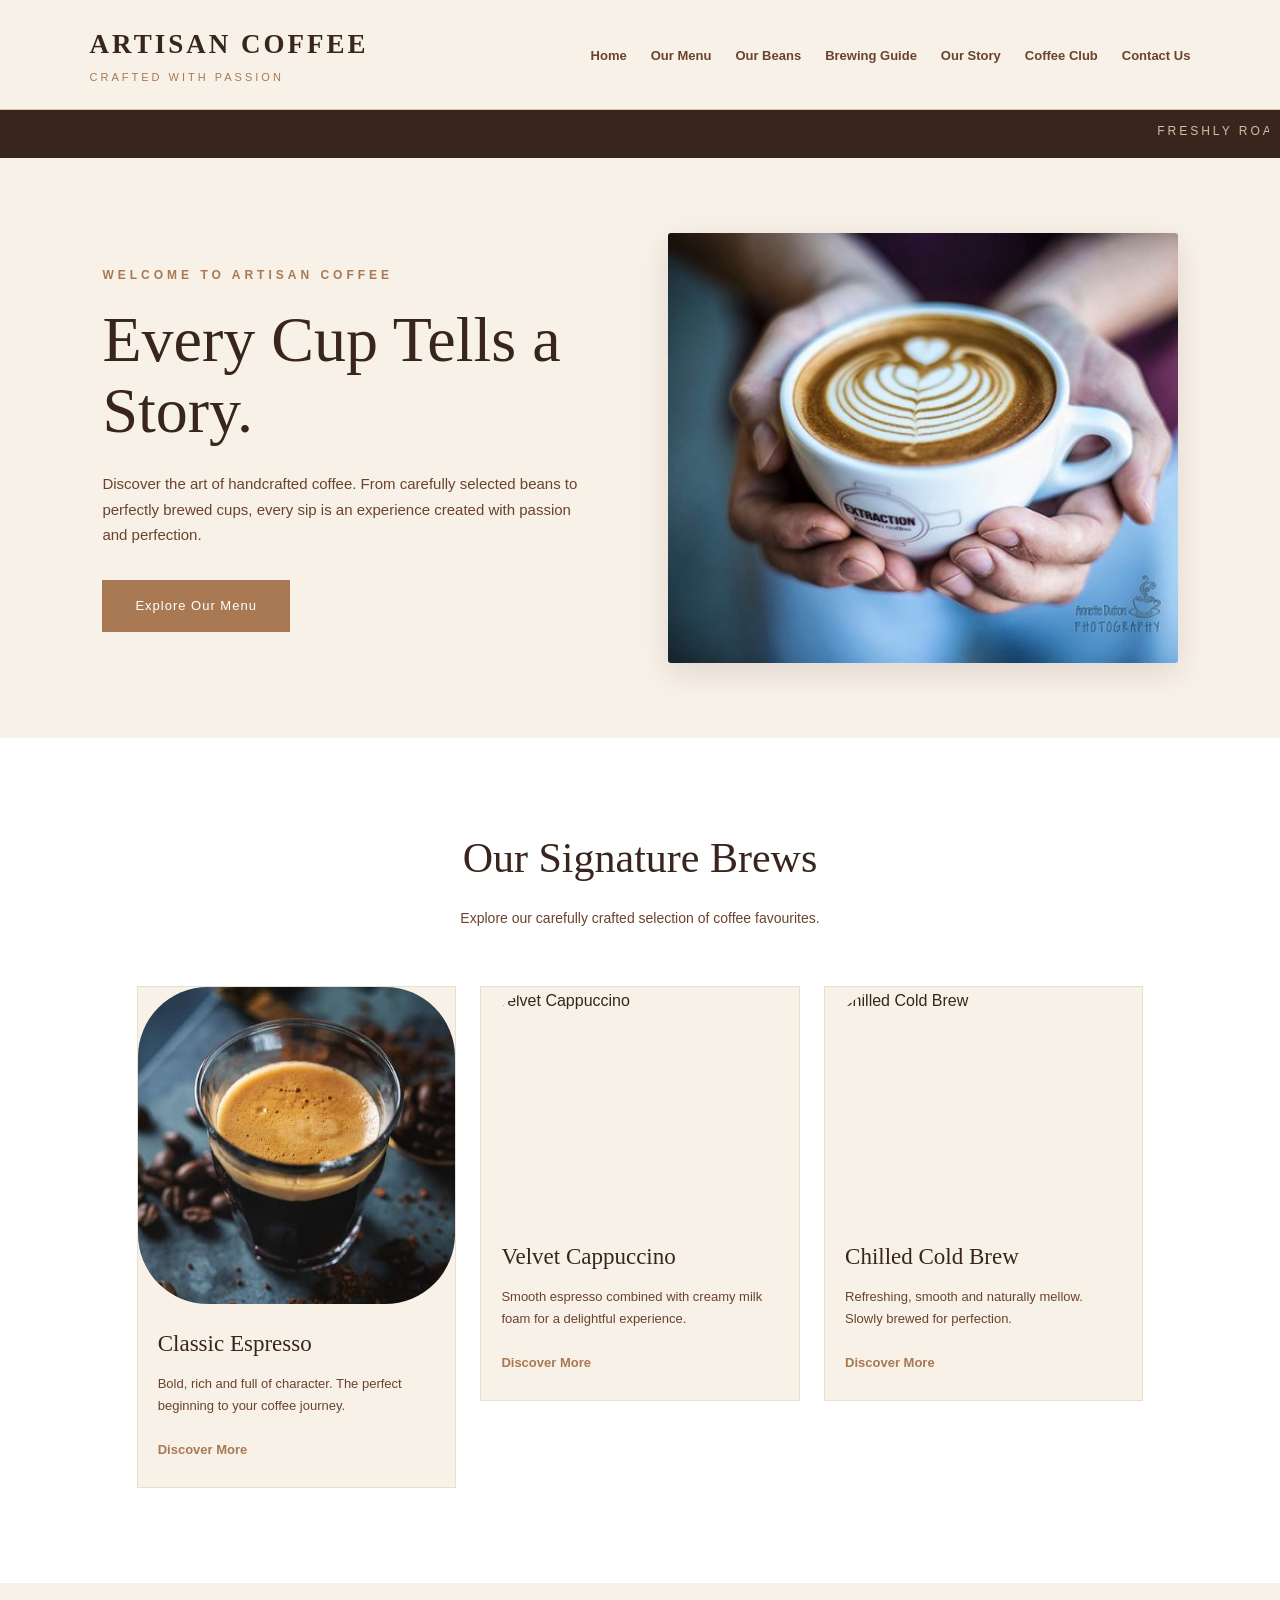
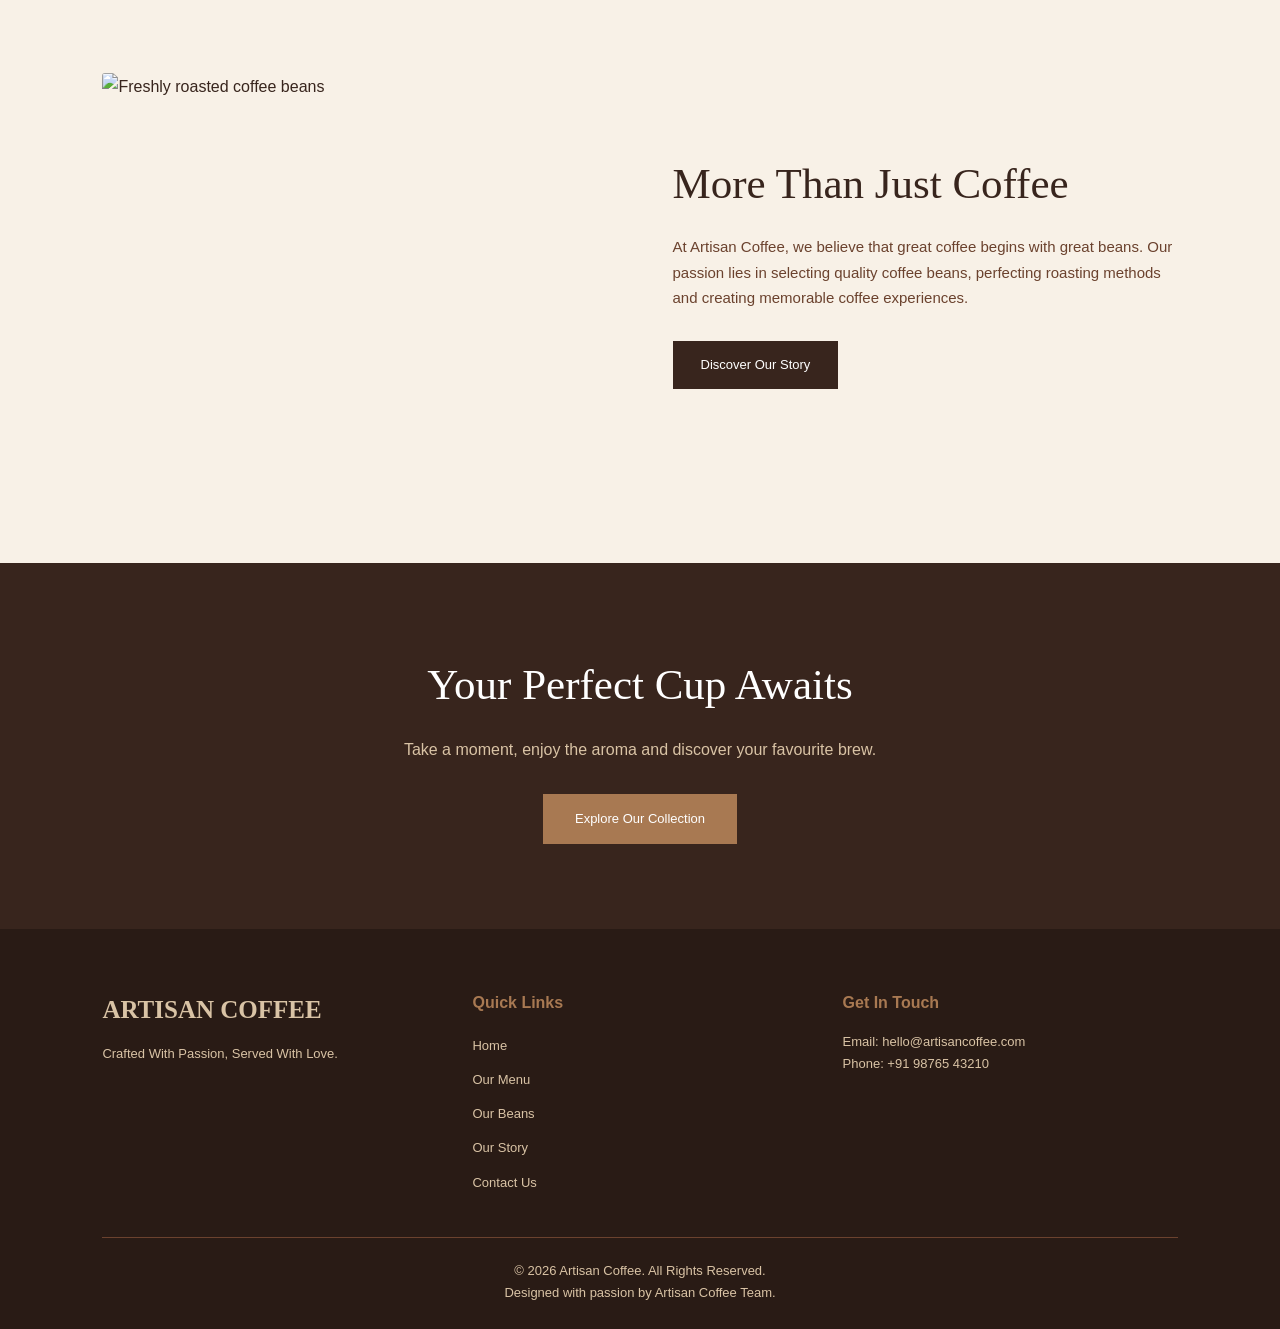
==== index.html @ 81ea54e8 "Update homepage" ====
<!DOCTYPE html>
<html lang="en">

<head>
    <meta charset="UTF-8">
    <meta name="viewport" content="width=device-width, initial-scale=1.0">

    <title>Artisan Coffee | Crafted With Passion</title>

    <meta name="description" content="Discover Artisan Coffee, where premium beans meet the art of handcrafted brewing.">
    <link rel="stylesheet" href="style.css">
</head>
<body>

    <!-- HEADER AND NAVIGATION -->

    <header>

        <div>
            <h1>ARTISAN COFFEE</h1>
            <p>Crafted With Passion</p>
        </div>

        <nav>
            <ul>
                <li><a href="index.html">Home</a></li>
                <li><a href="menu.html">Our Menu</a></li>
                <li><a href="beans.html">Our Beans</a></li>
                <li><a href="brewing.html">Brewing Guide</a></li>
                <li><a href="about.html">Our Story</a></li>
                <li><a href="club.html">Coffee Club</a></li>
                <li><a href="contact.html">Contact Us</a></li>
            </ul>
        </nav>

        <details>
            <summary>☰</summary>

            <ul>
                <li><a href="index.html">Home</a></li>
                <li><a href="menu.html">Our Menu</a></li>
                <li><a href="beans.html">Our Beans</a></li>
                <li><a href="brewing.html">Brewing Guide</a></li>
                <li><a href="about.html">Our Story</a></li>
                <li><a href="club.html">Coffee Club</a></li>
                <li><a href="contact.html">Contact Us</a></li>
            </ul>
        </details>

    </header>


    <!-- ANNOUNCEMENT MARQUEE -->

    <section>

        <marquee behavior="scroll" direction="left" scrollamount="5">

            FRESHLY ROASTED COFFEE • PREMIUM BEANS •
            HANDCRAFTED WITH LOVE • EXPERIENCE THE ART
            OF COFFEE • EVERY CUP TELLS A STORY •

        </marquee>

    </section>


    <!-- MAIN CONTENT -->

    <main>

        <!-- HERO SECTION -->

        <section>

            <div>

                <p>WELCOME TO ARTISAN COFFEE</p>

                <h2>Every Cup Tells a Story.</h2>

                <p>
                    Discover the art of handcrafted coffee.
                    From carefully selected beans to perfectly
                    brewed cups, every sip is an experience
                    created with passion and perfection.
                </p>

                <a href="menu.html">Explore Our Menu</a>

            </div>

            <div>

                <img src="Artisan%20coffee.jpg"
                     alt="Freshly brewed artisan coffee">

            </div>

        </section>


        <!-- FEATURED COFFEE SECTION -->

        <section>

            <h2>Our Signature Brews</h2>

            <p>
                Explore our carefully crafted selection
                of coffee favourites.
            </p>


            <!-- COFFEE 1 -->

            <article>

                <img src="images/classic%20espresso.jpg"
                     alt="Classic Espresso">

                <h3>Classic Espresso</h3>

                <p>
                    Bold, rich and full of character.
                    The perfect beginning to your coffee journey.
                </p>

                <a href="menu.html">Discover More</a>

            </article>


            <!-- COFFEE 2 -->

            <article>

                <img src="images/velvet%20cappucino.jpg"
                     alt="Velvet Cappuccino">

                <h3>Velvet Cappuccino</h3>

                <p>
                    Smooth espresso combined with
                    creamy milk foam for a delightful experience.
                </p>

                <a href="menu.html">Discover More</a>

            </article>


            <!-- COFFEE 3 -->

            <article>

                <img src="images/chilled%20cold%20brew.jpg"
                     alt="Chilled Cold Brew">

                <h3>Chilled Cold Brew</h3>

                <p>
                    Refreshing, smooth and naturally mellow.
                    Slowly brewed for perfection.
                </p>

                <a href="menu.html">Discover More</a>

            </article>

        </section>


        <!-- ABOUT OUR COFFEE SECTION -->

        <section>

            <div>

                <img src="images/coffee-beans.jpg"
                     alt="Freshly roasted coffee beans">

            </div>

            <div>

                <h2>More Than Just Coffee</h2>

                <p>
                    At Artisan Coffee, we believe that
                    great coffee begins with great beans.

                    Our passion lies in selecting quality
                    coffee beans, perfecting roasting methods
                    and creating memorable coffee experiences.
                </p>

                <a href="about.html">Discover Our Story</a>

            </div>

        </section>


        <!-- CALL TO ACTION SECTION -->

        <section>

            <h2>Your Perfect Cup Awaits</h2>

            <p>
                Take a moment, enjoy the aroma
                and discover your favourite brew.
            </p>

            <a href="menu.html">Explore Our Collection</a>

        </section>

    </main>


    <!-- FOOTER -->

    <footer>

        <div>

            <h2>ARTISAN COFFEE</h2>

            <p>Crafted With Passion, Served With Love.</p>

        </div>


        <div>

            <h3>Quick Links</h3>

            <ul>
                <li><a href="index.html">Home</a></li>
                <li><a href="menu.html">Our Menu</a></li>
                <li><a href="beans.html">Our Beans</a></li>
                <li><a href="about.html">Our Story</a></li>
                <li><a href="contact.html">Contact Us</a></li>
            </ul>

        </div>


        <div>

            <h3>Get In Touch</h3>

            <p>Email: hello@artisancoffee.com</p>

            <p>Phone: +91 98765 43210</p>

        </div>


        <div>

            <p>
                &copy; 2026 Artisan Coffee.
                All Rights Reserved.
            </p>

            <p>Designed with passion by Artisan Coffee Team.</p>

        </div>

    </footer>

</body>

</html>
---- style.css ----
/* ==========================================
   ARTISAN COFFEE
   HOMEPAGE STYLESHEET
   ========================================== */


/* 1. COLOUR PALETTE */

:root {
    --espresso: #38251D;
    --cream: #F8F1E7;
    --latte: #D9C3A5;
    --caramel: #A87952;
    --mocha: #6B422E;
    --sage: #879078;
    --white: #FFFFFF;

    --shadow: 0 10px 30px rgba(56, 37, 29, 0.12);
}


/* 2. GLOBAL SETTINGS */

* {
    margin: 0;
    padding: 0;
    box-sizing: border-box;
}

html {
    scroll-behavior: smooth;
}

body {
    background-color: #F8F1E7;
    color: #38251D;
    font-family: Arial, sans-serif;
    line-height: 1.7;
}

a {
    text-decoration: none;
    transition: all 0.3s ease;
}

img {
    display: block;
    border-radius: 70px;
}


/* 3. HEADER */

header {
    background-color: #F8F1E7;
    padding: 22px 7%;
    display: flex;
    justify-content: space-between;
    align-items: center;
    gap: 25px;
    border-bottom: 1px solid #D9C3A5;
}

header h1 {
    font-family: Georgia, serif;
    font-size: 27px;
    letter-spacing: 3px;
    color: var(--espresso);
}

header p {
    color: var(--caramel);
    font-size: 11px;
    letter-spacing: 3px;
    text-transform: uppercase;
}


/* 4. NAVIGATION */

nav ul {
    display: flex;
    align-items: center;
    gap: 24px;
    list-style: none;
}

nav a {
    font-size: 13px;
    font-weight: 600;
    position: relative;
    padding-bottom: 6px;
}

header nav a {
    color: var(--mocha);
}

nav a:hover {
    color: var(--caramel);
}

/* 5. ANNOUNCEMENT MARQUEE */

body > section:first-of-type {
    background-color: var(--espresso);
    color: var(--latte);
    padding: 11px;
    font-size: 12px;
    letter-spacing: 3px;
    text-transform: uppercase;
}


/* 6. HERO SECTION */

main > section:first-child {
    min-height: 570px;
    padding: 75px 8%;
    display: flex;
    align-items: center;
    justify-content: space-between;
    gap: 55px;
}

/* Hero text */

main > section:first-child div:first-child {
    flex: 1;
}

main > section:first-child div:first-child > p:first-child {
    color: var(--caramel);
    font-size: 12px;
    font-weight: bold;
    letter-spacing: 4px;
    margin-bottom: 20px;
}

main > section:first-child h2 {
    font-family: Georgia, serif;
    font-size: clamp(42px, 5vw, 68px);
    line-height: 1.1;
    font-weight: normal;
    margin-bottom: 25px;
}

main > section:first-child div:first-child > p:nth-of-type(2) {
    color: var(--mocha);
    font-size: 15px;
    max-width: 480px;
    margin-bottom: 32px;
}

/* Hero button */

main > section:first-child a {
    display: inline-block;
    background-color: var(--caramel);
    color: var(--white);
    padding: 14px 32px;
    letter-spacing: 1px;
    font-size: 13px;
    border: 1px solid var(--caramel);
}

main > section:first-child a:hover {
    background-color: transparent;
    color: var(--espresso);
    transform: translateY(-4px);
}

/* Hero image */

main > section:first-child div:nth-child(2) {
    flex: 1;
}

main > section:first-child img {
    width: 100%;
    height: 430px;
    object-fit: cover;
    border-radius: 3px;
    box-shadow: var(--shadow);
    transition: transform 0.5s ease;
}

main > section:first-child img:hover {
    transform: scale(1.02);
}


/* 7. SIGNATURE BREWS */

main > section:nth-child(2) {
    background-color: var(--white);
    padding: 85px 7%;
    text-align: center;
}

main > section:nth-child(2) h2 {
    font-family: Georgia, serif;
    font-size: 42px;
    font-weight: normal;
    margin-bottom: 12px;
}

main > section:nth-child(2) > p {
    color: var(--mocha);
    margin-bottom: 45px;
    font-size: 14px;
}

/* Coffee cards */

main > section:nth-child(2) article {
    display: inline-block;
    vertical-align: top;
    width: 29%;
    margin: 10px;
    padding-bottom: 25px;
    background-color: var(--cream);
    text-align: left;
    border: 1px solid #E9DED0;
    overflow: hidden;
    transition: transform 0.35s ease,
                box-shadow 0.35s ease;
}

main > section:nth-child(2) article:hover {
    transform: translateY(-10px);
    box-shadow: var(--shadow);
}

main > section:nth-child(2) article img {
    width: 100%;
    height: 230px;
    object-fit: cover;
    transition: transform 0.5s ease;
}

main > section:nth-child(2) article:first-of-type img {
    height: auto;
    aspect-ratio: 1;
}

main > section:nth-child(2) article:hover img {
    transform: scale(1.05);
    padding-top: 20px;
}

main > section:nth-child(2) article h3 {
    font-family: Georgia, serif;
    font-size: 23px;
    font-weight: normal;
    margin: 20px 20px 10px;
}

main > section:nth-child(2) article p {
    color: var(--mocha);
    font-size: 13px;
    margin: 0 20px 18px;
}

main > section:nth-child(2) article a {
    color: var(--caramel);
    font-size: 13px;
    font-weight: bold;
    margin: 0 20px;
}

main > section:nth-child(2) article a:hover {
    color: var(--espresso);
}

/* 8. ABOUT SECTION */

main > section:nth-child(3) {
    padding: 90px 8%;
    display: flex;
    align-items: center;
    gap: 65px;
    background-color: var(--cream);
}

main > section:nth-child(3) div {
    flex: 1;
}

main > section:nth-child(3) img {
    width: 100%;
    height: 400px;
    object-fit: cover;
    border-radius: 3px;
}

main > section:nth-child(3) h2 {
    font-family: Georgia, serif;
    font-size: 43px;
    font-weight: normal;
    line-height: 1.2;
    margin-bottom: 25px;
}

main > section:nth-child(3) p {
    color: var(--mocha);
    font-size: 15px;
    margin-bottom: 30px;
}

main > section:nth-child(3) a {
    display: inline-block;
    background-color: var(--espresso);
    color: var(--white);
    padding: 13px 28px;
    font-size: 13px;
}

main > section:nth-child(3) a:hover {
    background-color: var(--caramel);
    transform: translateY(-3px);
}


/* 9. CALL TO ACTION */

main > section:nth-child(4) {
    background-color: var(--espresso);
    color: var(--white);
    padding: 85px 20px;
    text-align: center;
}

main > section:nth-child(4) h2 {
    font-family: Georgia, serif;
    font-size: 43px;
    font-weight: normal;
    margin-bottom: 15px;
}

main > section:nth-child(4) p {
    color: var(--latte);
    margin-bottom: 30px;
}

main > section:nth-child(4) a {
    display: inline-block;
    background-color: var(--caramel);
    color: var(--white);
    padding: 14px 32px;
    font-size: 13px;
}

main > section:nth-child(4) a:hover {
    background-color: var(--latte);
    color: var(--espresso);
    transform: translateY(-3px);
}


/* 10. FOOTER */

footer {
    background-color: #291B15;
    color: var(--white);
    padding: 60px 8% 25px;
    display: flex;
    flex-wrap: wrap;
    justify-content: space-between;
    gap: 35px;
}

footer div {
    flex: 1;
    min-width: 180px;
}

footer h2 {
    font-family: Georgia, serif;
    color: var(--latte);
    font-size: 25px;
    margin-bottom: 12px;
}

footer h3 {
    color: var(--caramel);
    font-size: 16px;
    margin-bottom: 15px;
}

footer p {
    color: var(--latte);
    font-size: 13px;
}

footer ul {
    list-style: none;
}

footer li {
    margin-bottom: 7px;
}

footer a {
    color: var(--latte);
    font-size: 13px;
}

footer a:hover {
    color: var(--white);
    padding-left: 5px;
}

footer div:last-child {
    flex-basis: 100%;
    border-top: 1px solid var(--mocha);
    padding-top: 22px;
    text-align: center;
}


/* 11. RESPONSIVE DESIGN */

@media (max-width: 1000px) {

    header {
        flex-direction: column;
        text-align: center;
    }

    nav ul {
        justify-content: center;
        flex-wrap: wrap;
    }

    main > section:first-child {
        gap: 30px;
    }

    main > section:nth-child(2) article {
        width: 42%;
    }

}

@media (max-width: 650px) {

    main > section:first-child {
        flex-direction: column;
        text-align: center;
        padding: 55px 6%;
    }

    main > section:first-child img {
        height: 280px;
    }

    main > section:first-child h2 {
        font-size: 42px;
    }

    main > section:nth-child(2) article {
        width: 100%;
        max-width: 350px;
    }

    main > section:nth-child(3) {
        flex-direction: column;
        text-align: center;
        padding: 55px 6%;
    }

    main > section:nth-child(3) img {
        height: 280px;
    }

    main > section:nth-child(4) h2 {
        font-size: 32px;
    }

    footer {
        flex-direction: column;
        text-align: center;
    }

}
/* MOBILE NAVIGATION */

header details {
    display: none;
}

@media screen and (max-width: 768px) {

    header {
        position: relative;
        display: flex;
        justify-content: space-between;
        align-items: center;
        padding: 18px 20px;
    }

    /* Hide desktop navigation */
    header nav {
        display: none;
    }

    /* Show mobile menu button */
    header details {
        display: block;
        position: relative;
    }

    header details summary {
        list-style: none;
        cursor: pointer;
        background-color: #38251D;
        color: #F8F1E7;
        padding: 12px 18px;
        border-radius: 6px;
        font-size: 15px;
        font-weight: bold;
    }

    header details summary::-webkit-details-marker {
        display: none;
    }

    /* Dropdown menu */
    header details ul {
        position: absolute;
        top: 45px;
        right: 0;
        width: 190px;
        background-color: #F8F1E7;
        list-style: none;
        padding: 10px 0;
        margin: 0;
        border-radius: 8px;
        box-shadow: 0 10px 25px rgba(56, 37, 29, 0.2);
        z-index: 1000;
    }

    header details ul li a {
        display: block;
        color: var(--mocha);
        padding: 12px 18px;
        font-size: 14px;
        transition: 0.3s;
    }

    header details ul li a:hover {
        background-color: #D9C3A5;
        color: var(--caramel);
    }

}
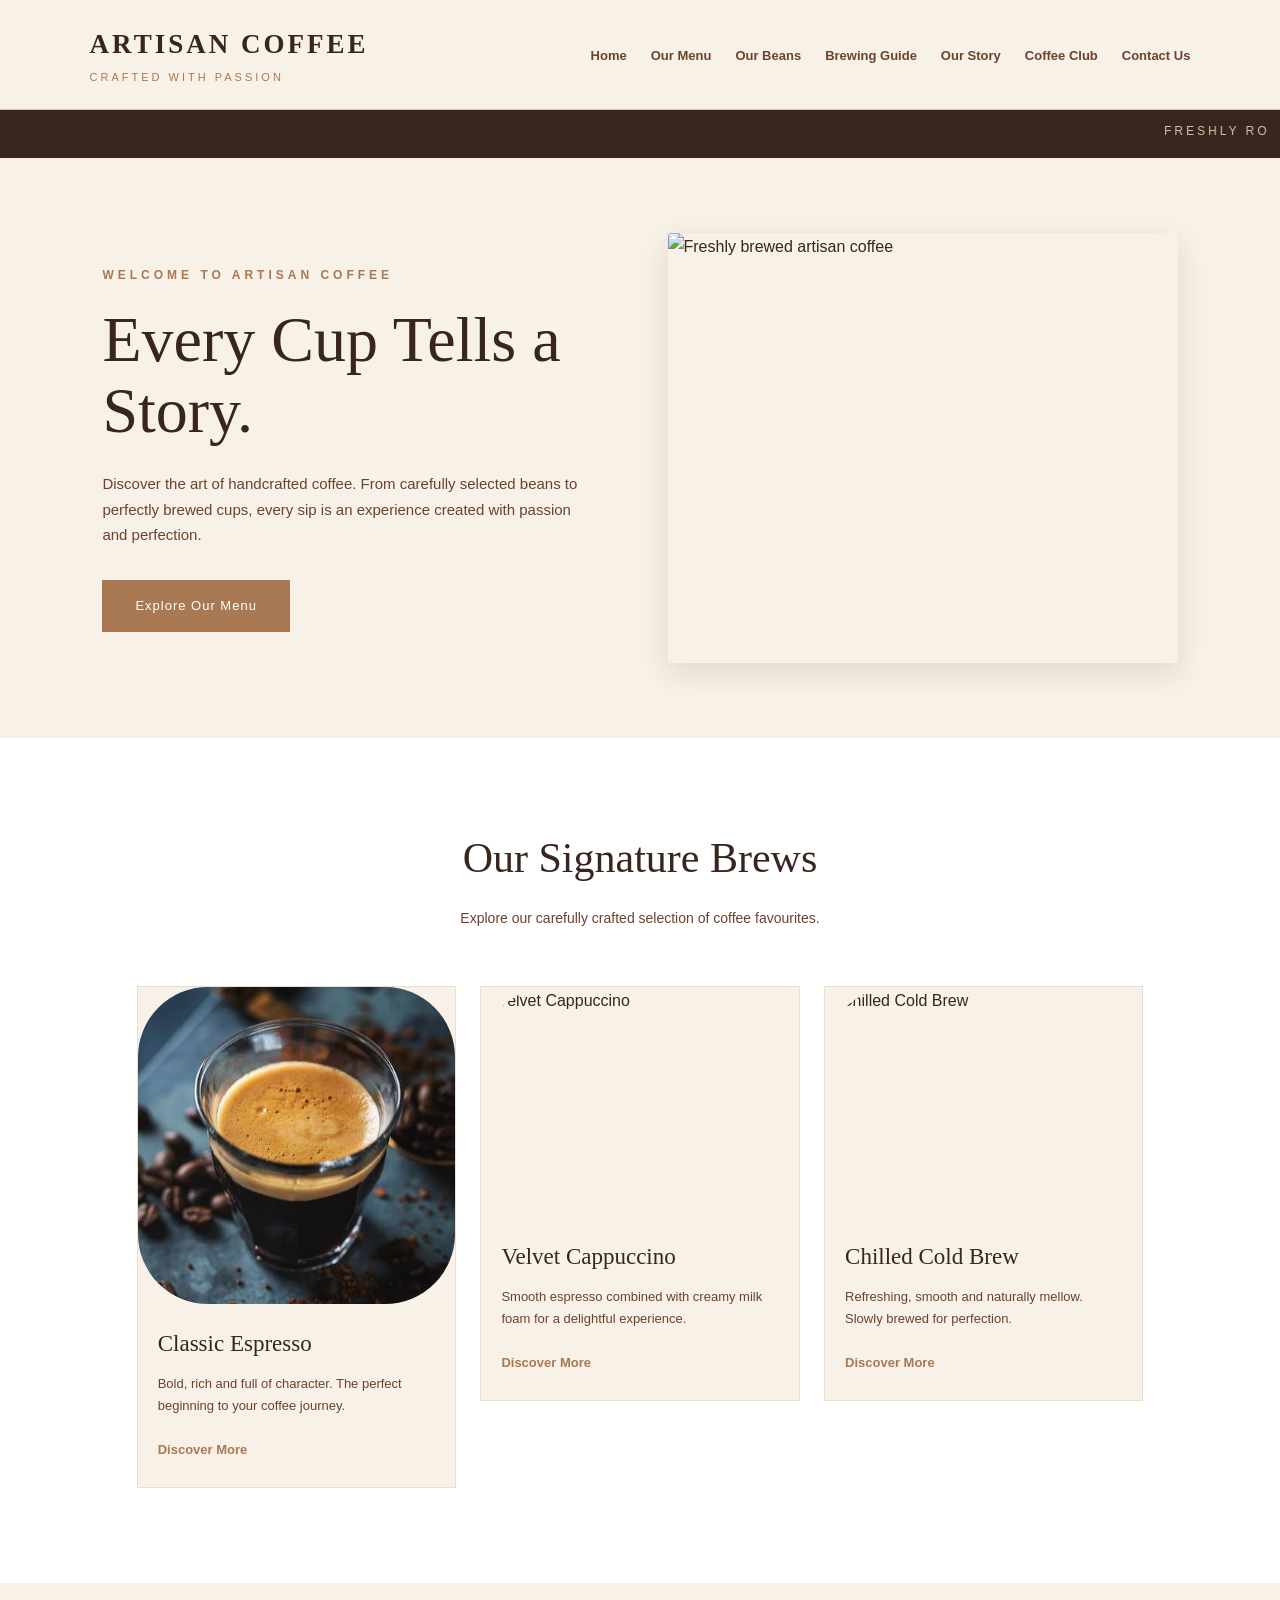
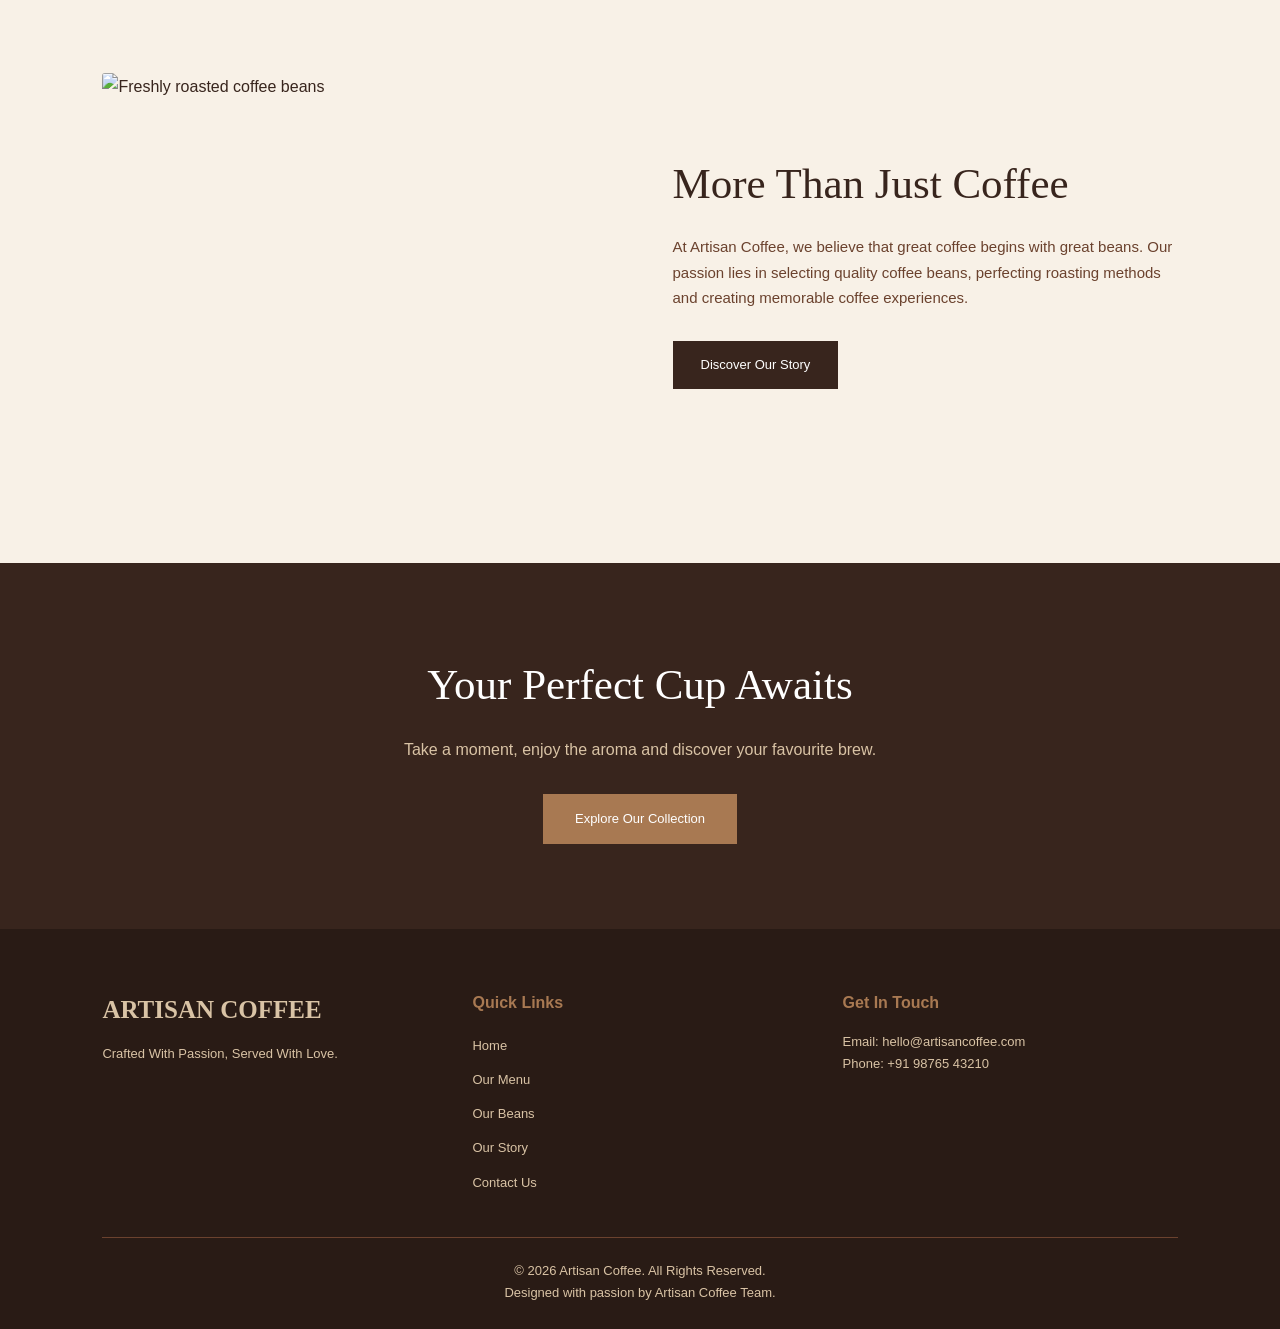
==== commit 2ea3ca0f: "Update homepage" ====
--- a/index.html
+++ b/index.html
@@ -93,7 +93,7 @@
 
             <div>
 
-                <img src="Artisan%20coffee.jpg"
+                <img src="images/Artisan coffee.jpg"
                      alt="Freshly brewed artisan coffee">
 
             </div>
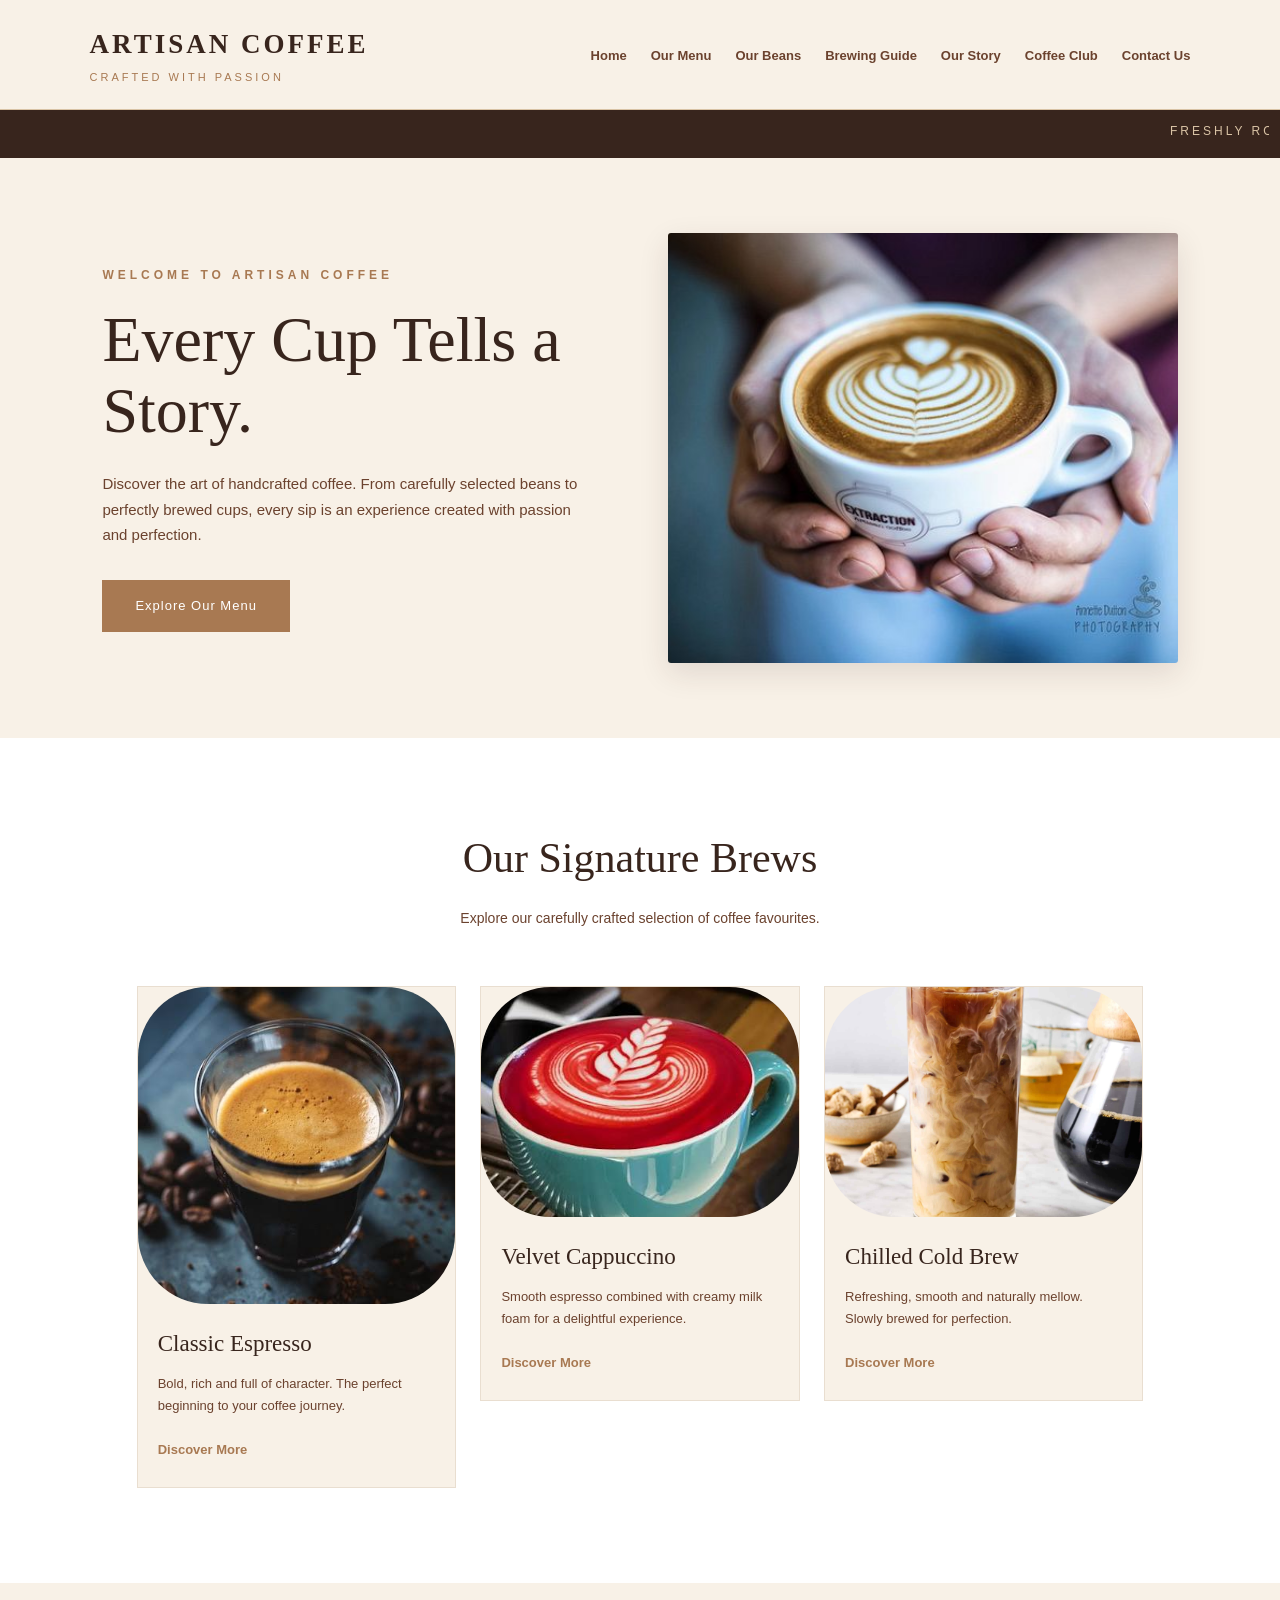
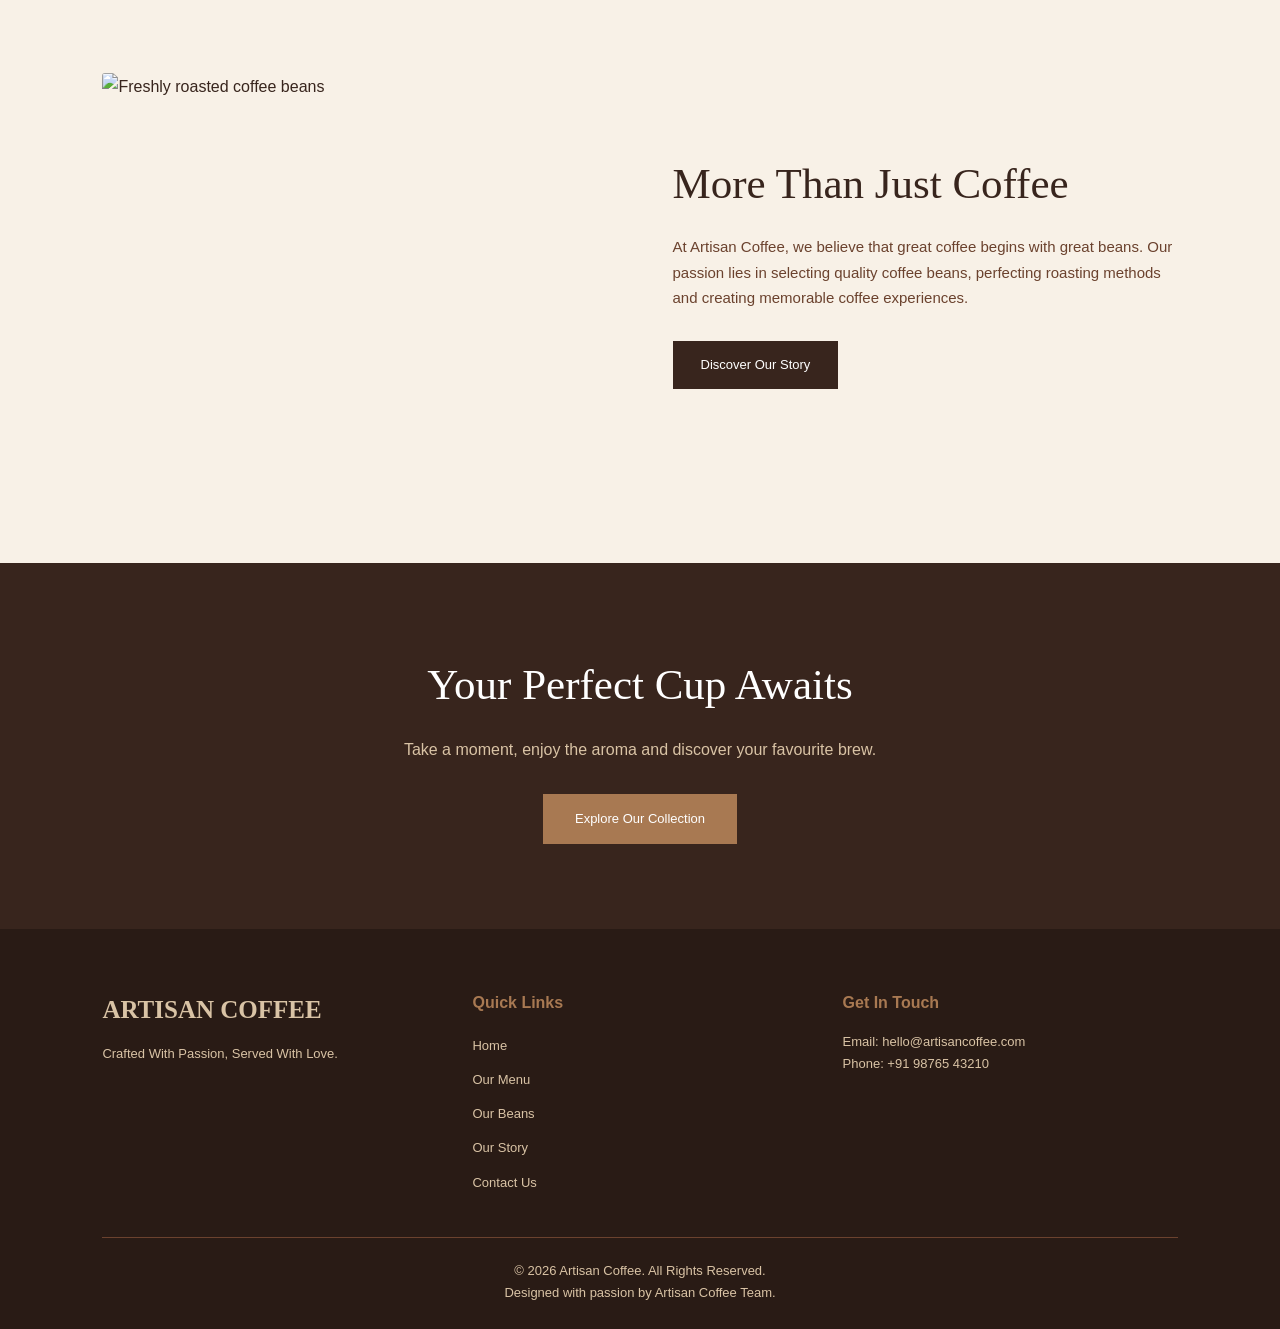
==== commit 01af41d8: "Update homepage Co-authored-by: Copilot <223556219+Copilot@users.noreply.github.com>" ====
--- a/index.html
+++ b/index.html
@@ -93,7 +93,7 @@
 
             <div>
 
-                <img src="images/Artisan coffee.jpg"
+                <img src="images/Artisan%20coffee.jpg"
                      alt="Freshly brewed artisan coffee">
 
             </div>
@@ -155,7 +155,7 @@
 
             <article>
 
-                <img src="images/chilled%20cold%20brew.jpg"
+                <img src="images/chilled cold brew.jpg"
                      alt="Chilled Cold Brew">
 
                 <h3>Chilled Cold Brew</h3>
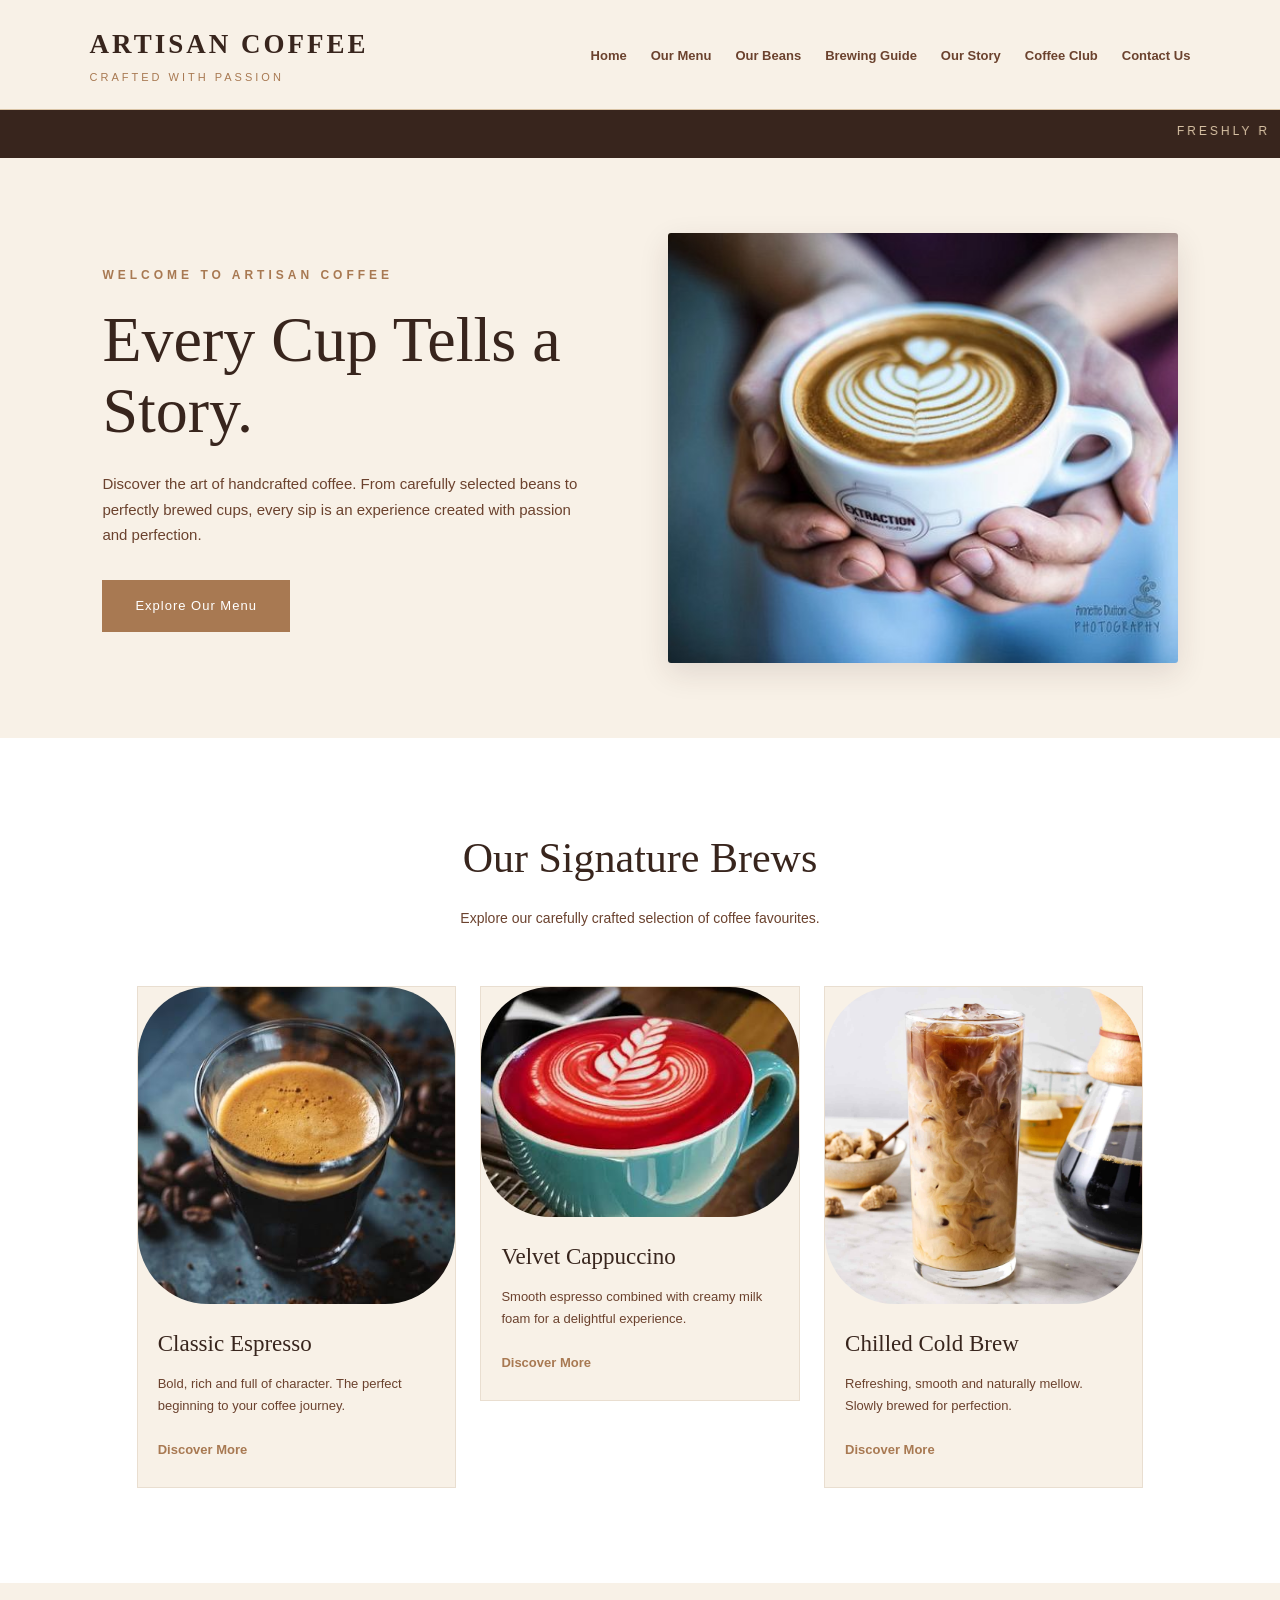
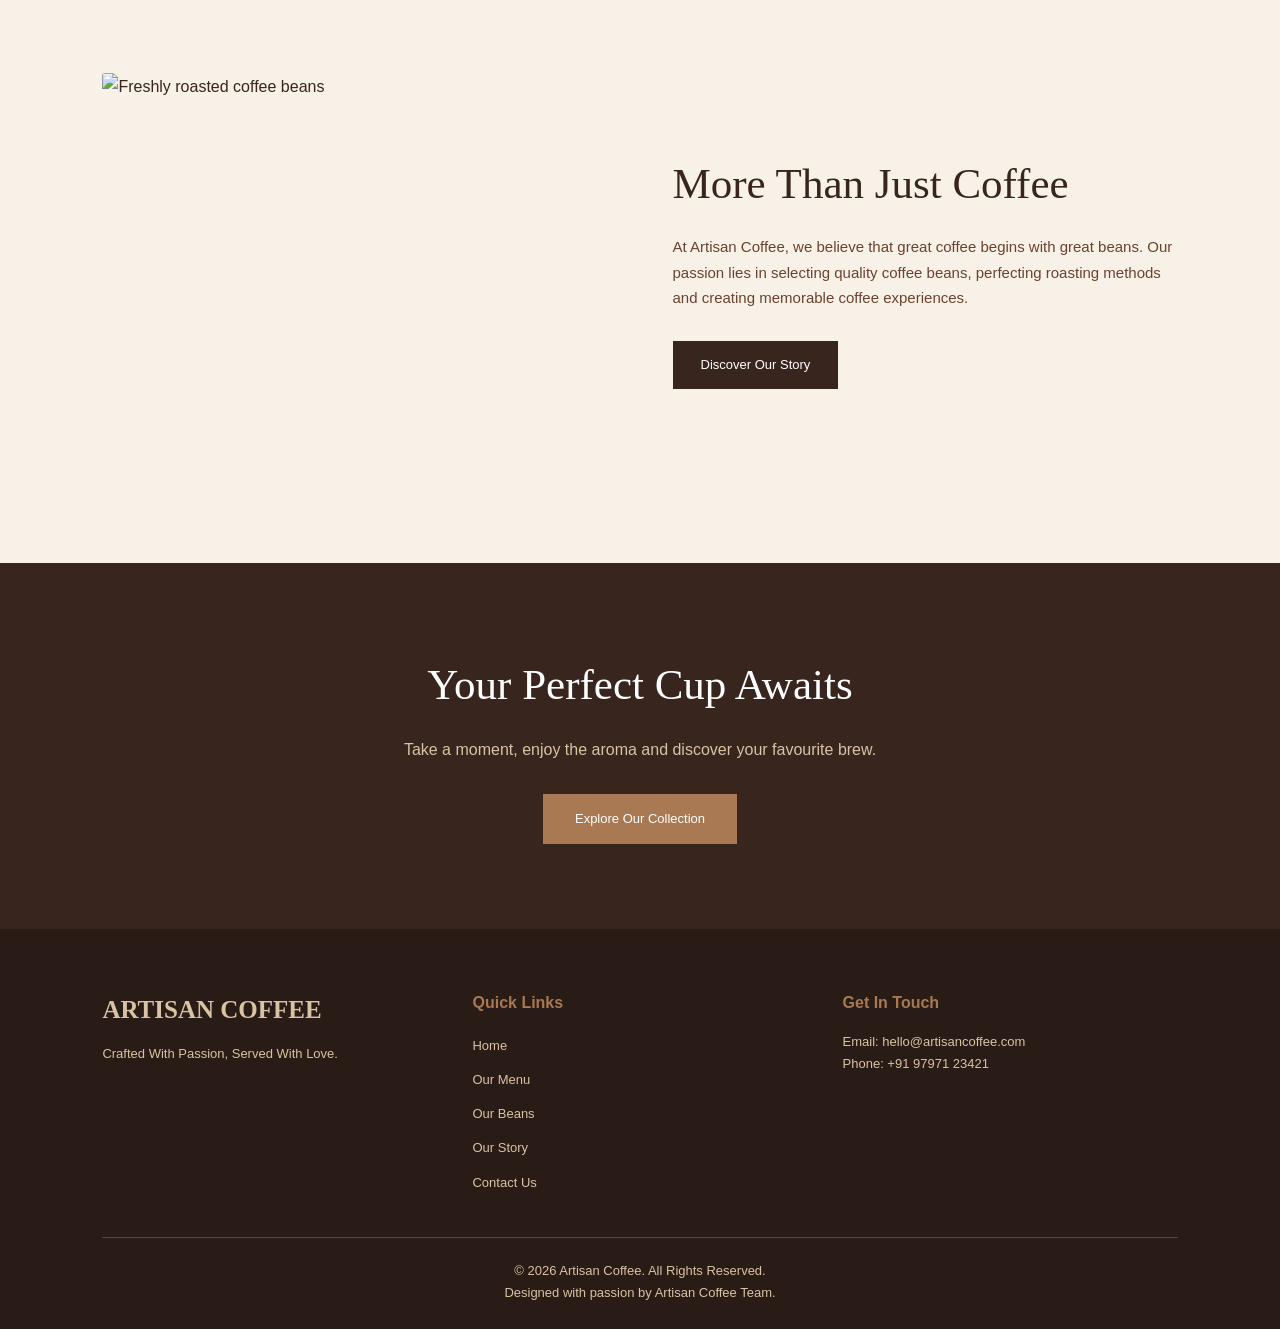
==== commit aeb76708: "Update homepage" ====
--- a/index.html
+++ b/index.html
@@ -178,7 +178,7 @@
 
             <div>
 
-                <img src="images/coffee-beans.jpg"
+                <img src="images\Beans.jpg"
                      alt="Freshly roasted coffee beans">
 
             </div>
@@ -255,7 +255,7 @@
 
             <p>Email: hello@artisancoffee.com</p>
 
-            <p>Phone: +91 98765 43210</p>
+            <p>Phone: +91 97971 23421</p>
 
         </div>
 
--- a/style.css
+++ b/style.css
@@ -240,7 +240,8 @@
     transition: transform 0.5s ease;
 }
 
-main > section:nth-child(2) article:first-of-type img {
+main > section:nth-child(2) article:first-of-type img,
+main > section:nth-child(2) article:last-of-type img {
     height: auto;
     aspect-ratio: 1;
 }
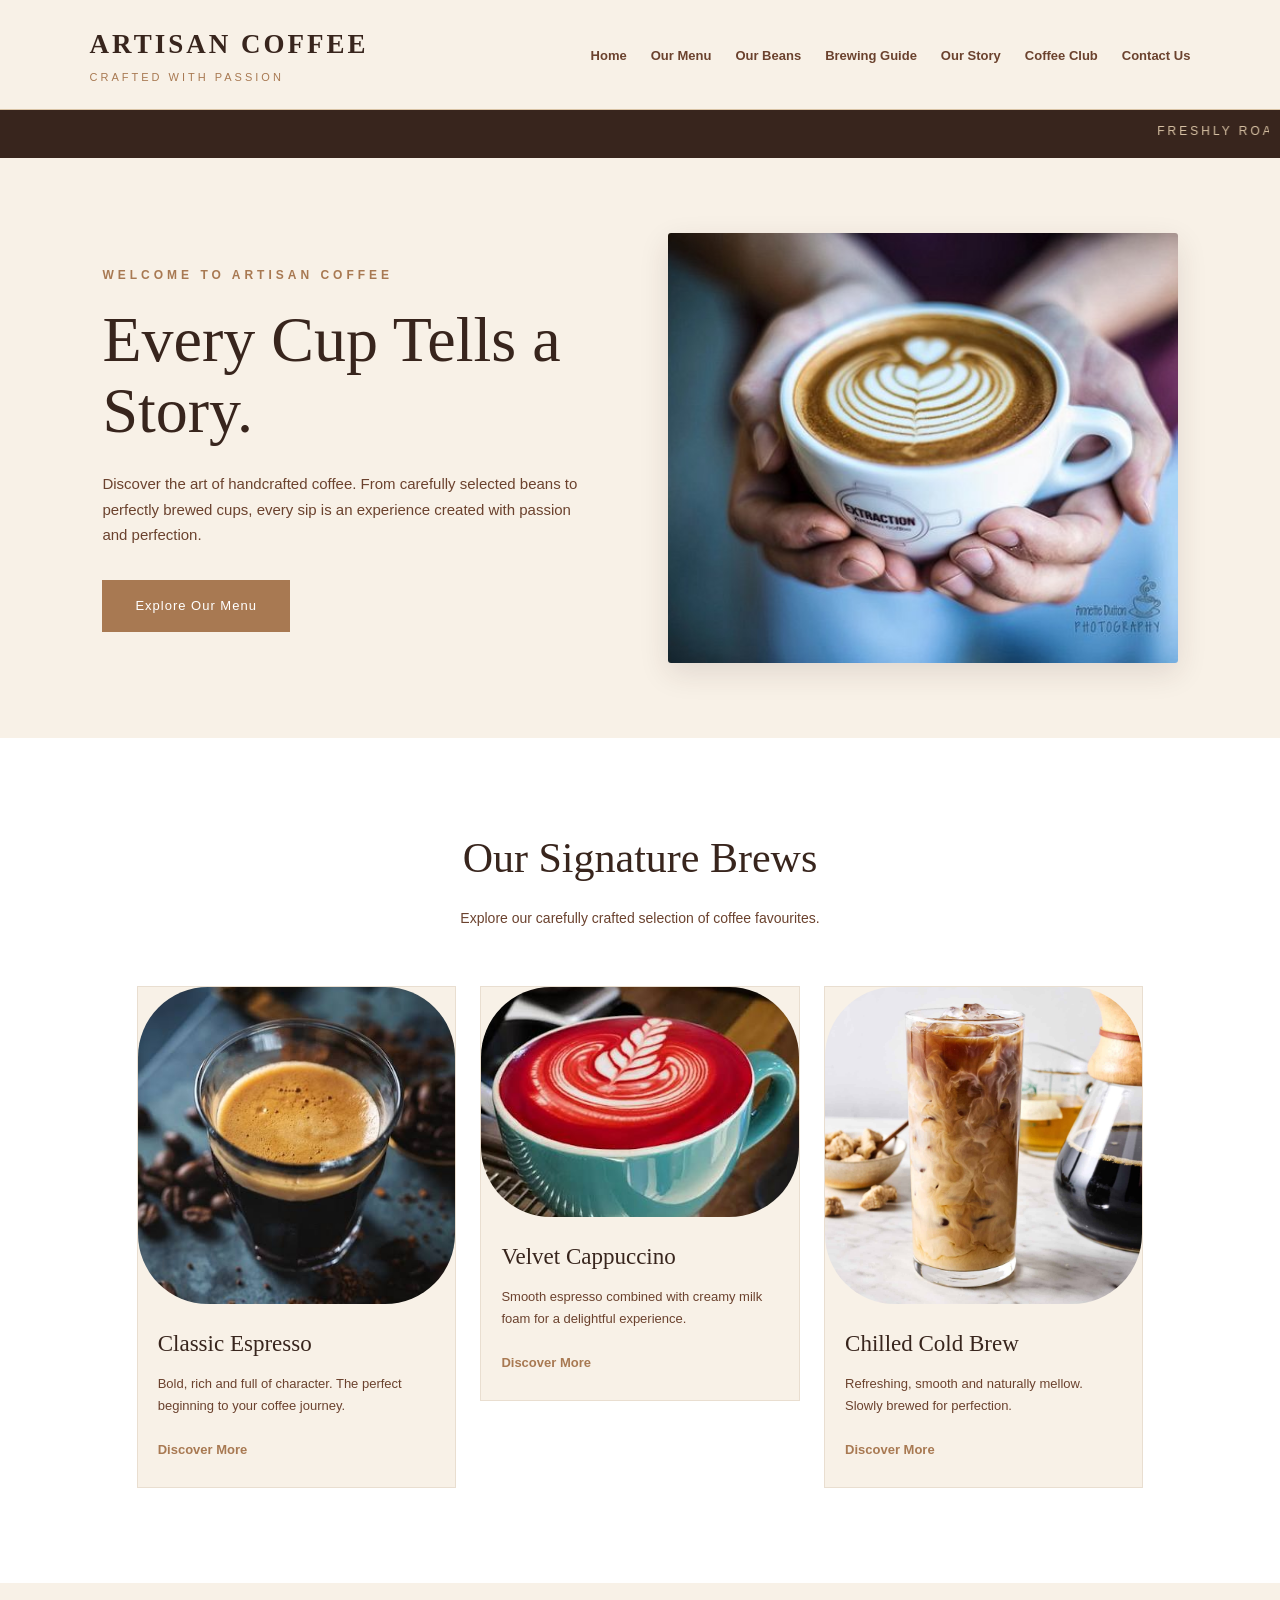
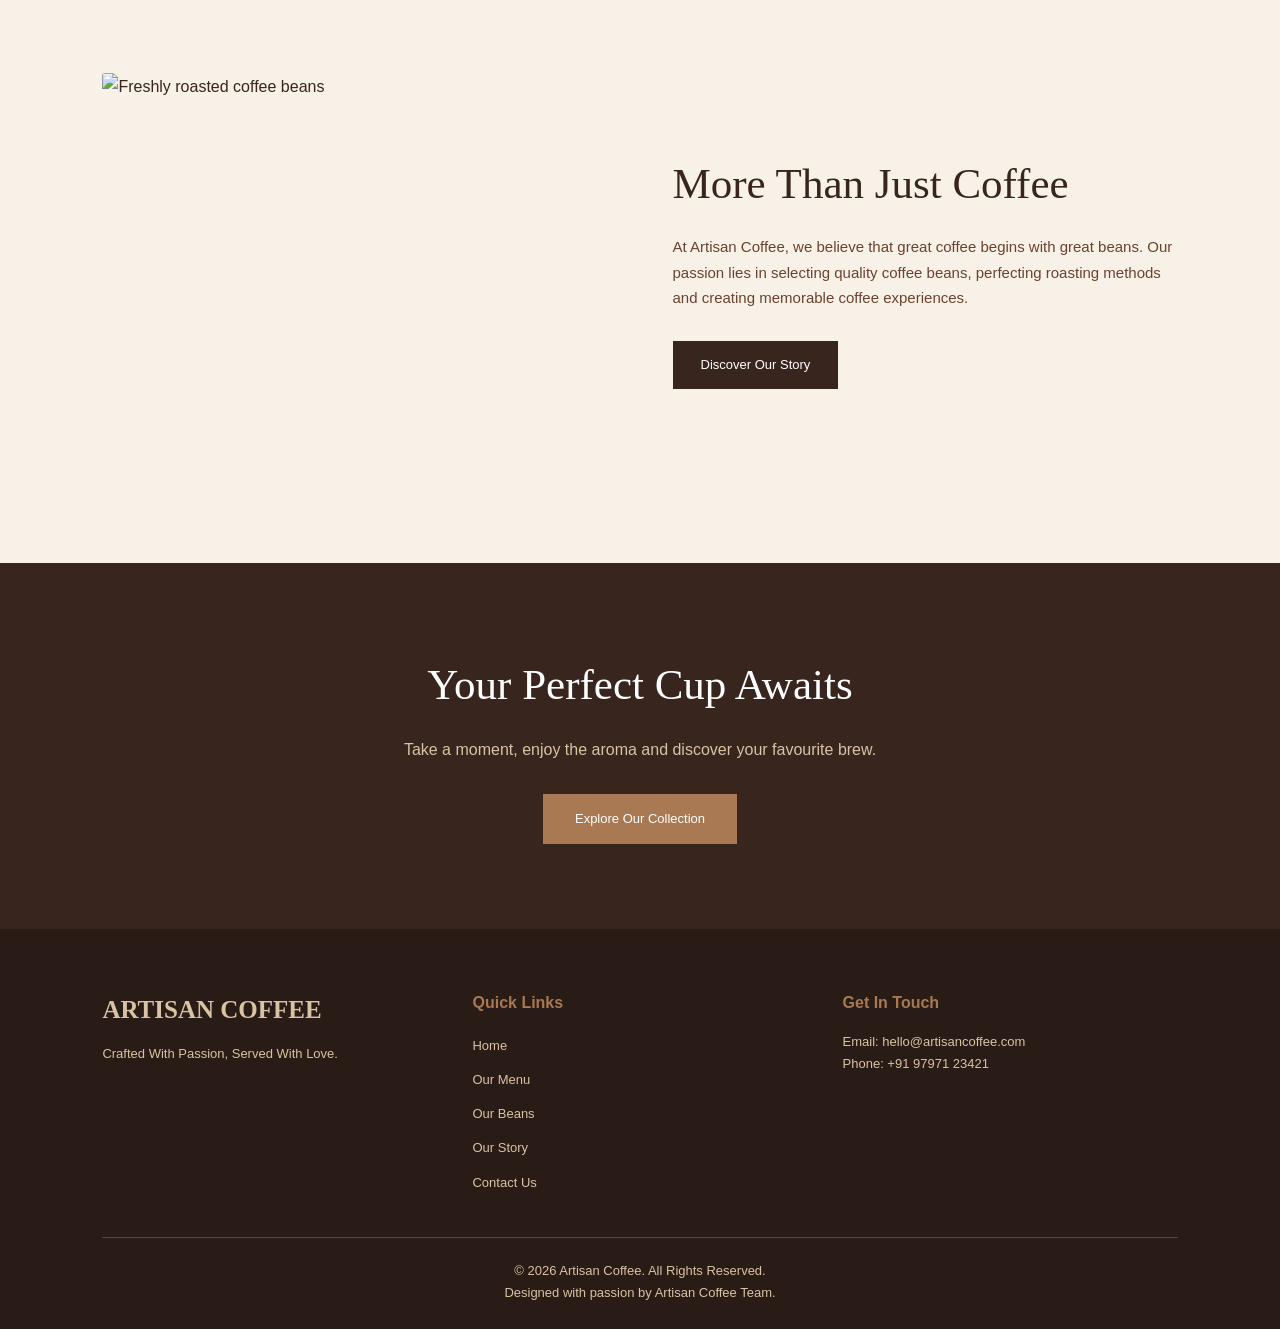
==== commit 6fe50af4: "Update homepage" ====
--- a/index.html
+++ b/index.html
@@ -180,7 +180,6 @@
 
                 <img src="images\Beans.jpg"
                      alt="Freshly roasted coffee beans">
-
             </div>
 
             <div>
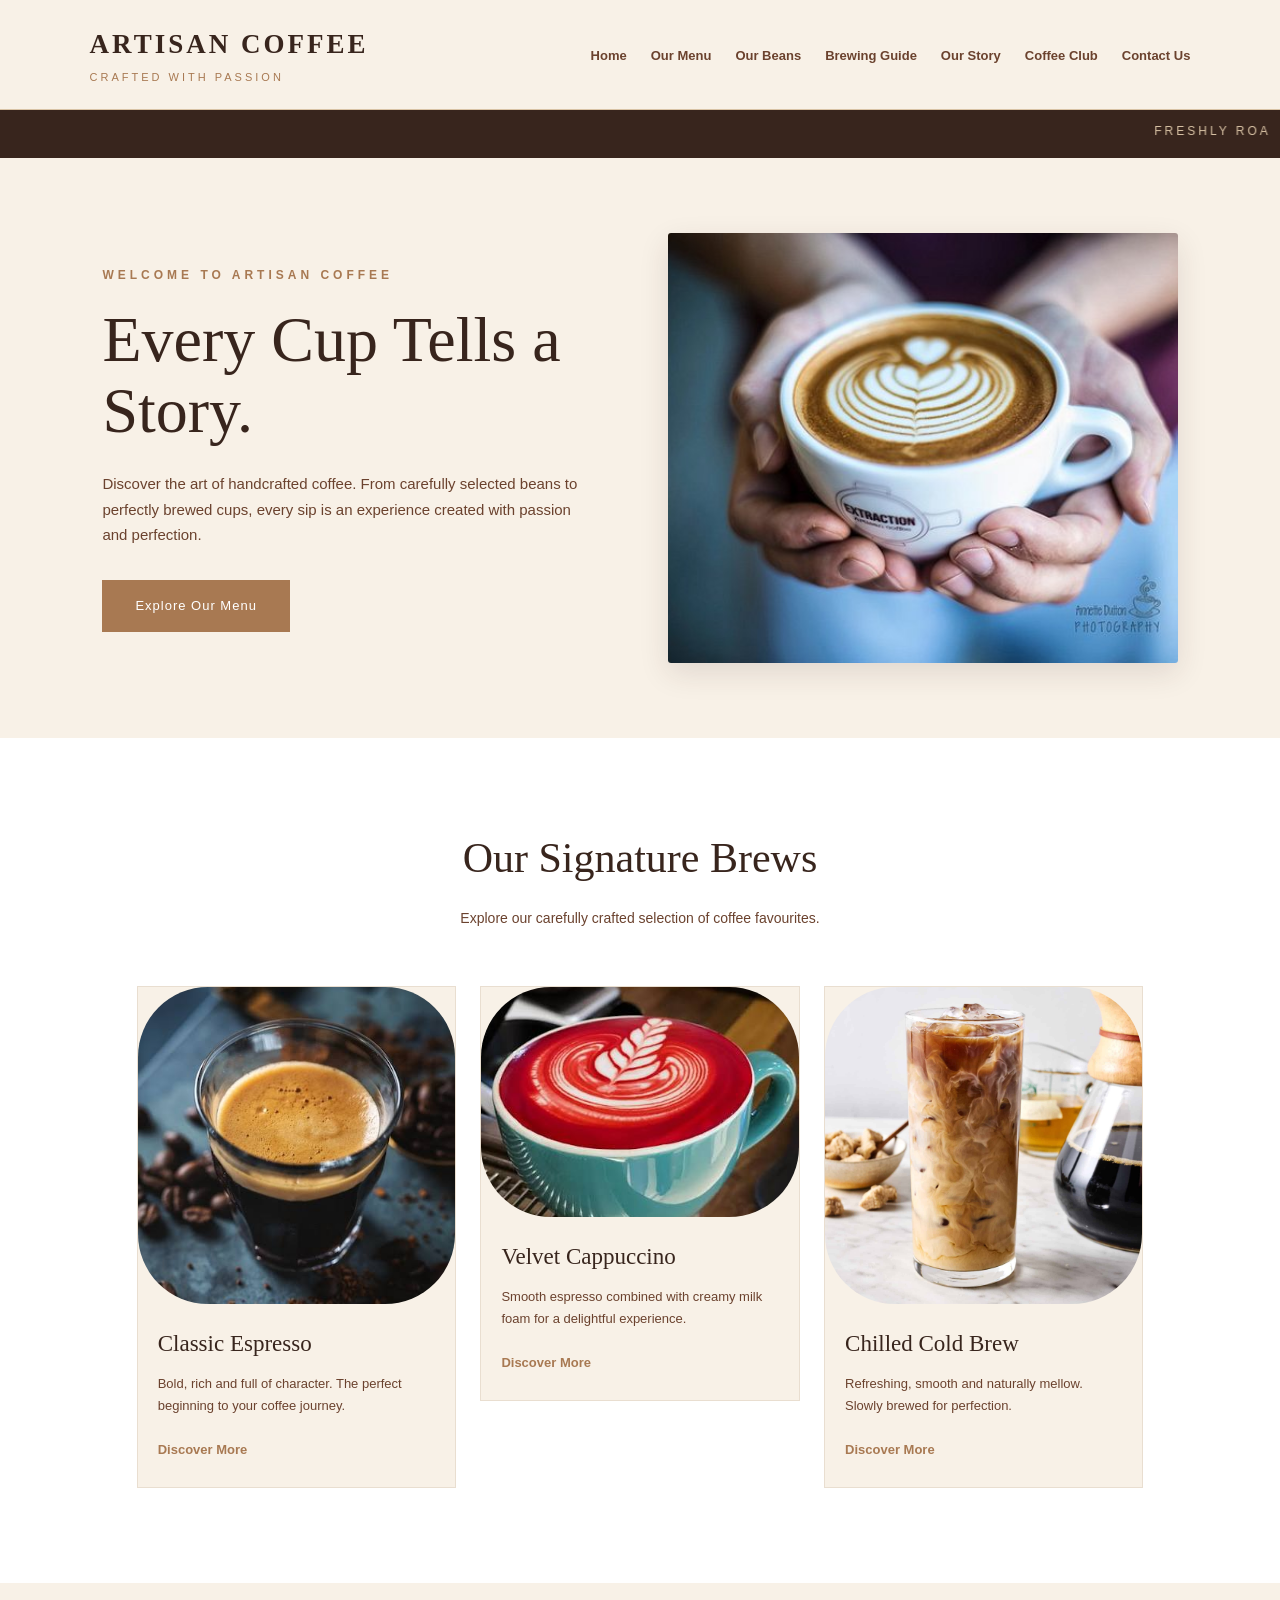
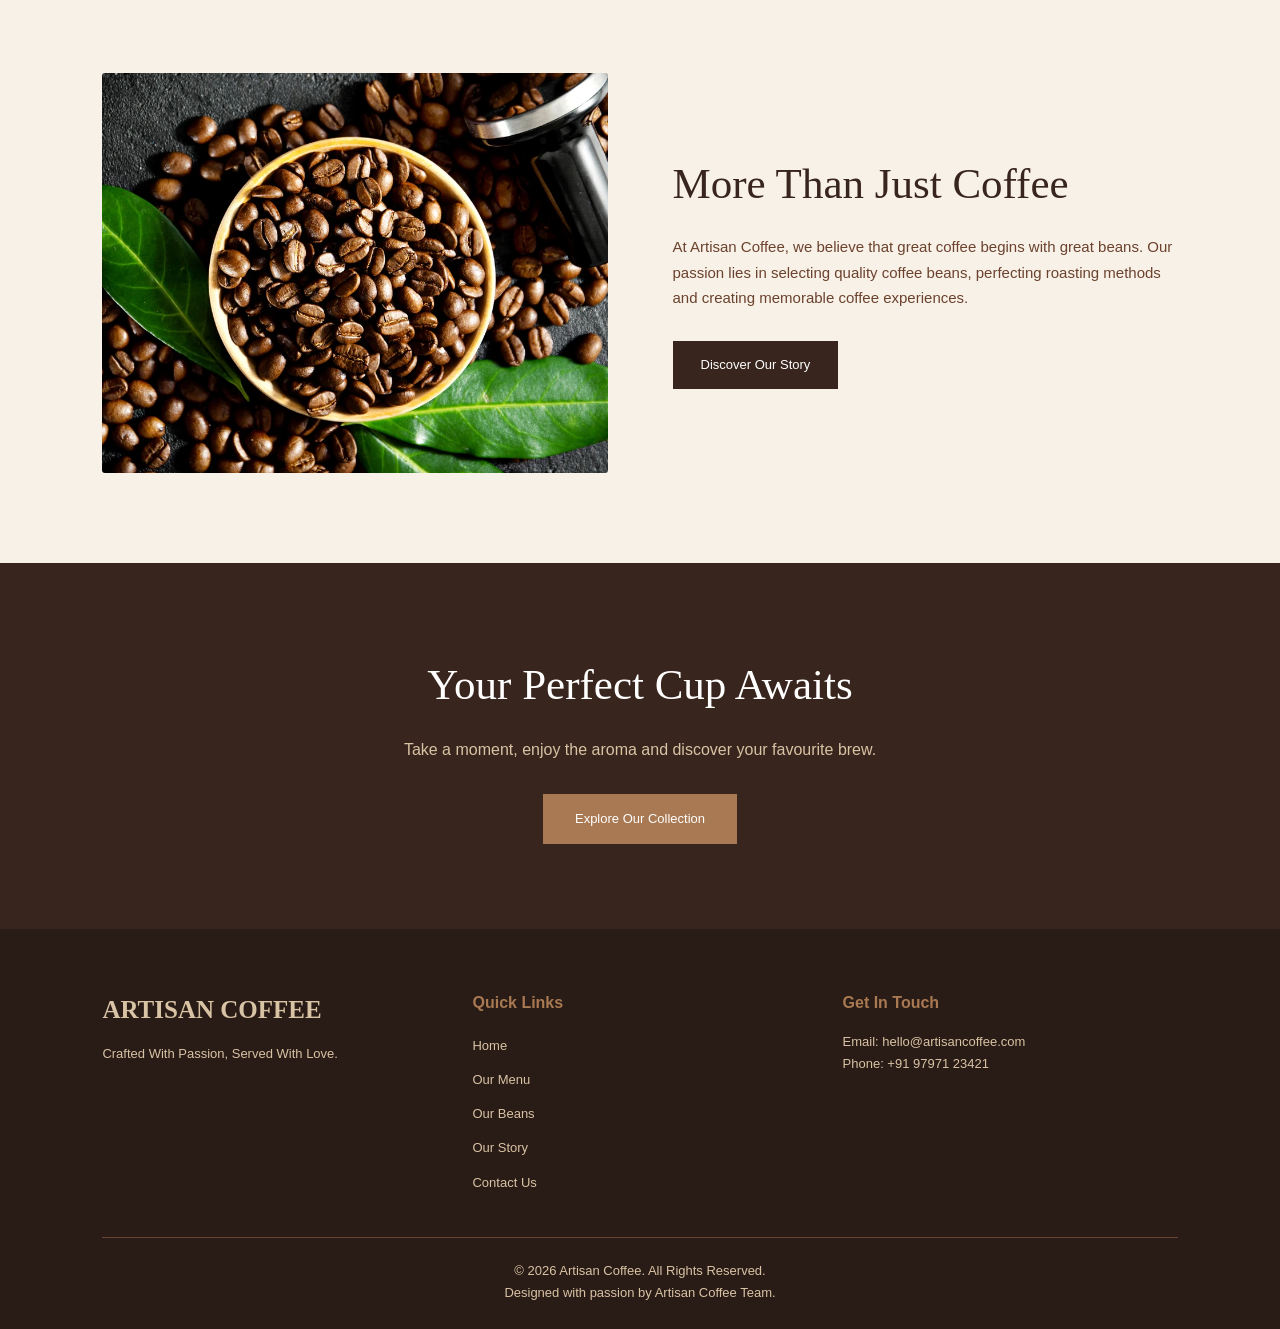
==== commit 655f49aa: "Show beans image on homepage Co-authored-by: Copilot <223556219+Copilot@users.noreply.github.com>" ====
--- a/index.html
+++ b/index.html
@@ -178,7 +178,7 @@
 
             <div>
 
-                <img src="images\Beans.jpg"
+                <img src="images/coffee-beans.webp"
                      alt="Freshly roasted coffee beans">
             </div>
 
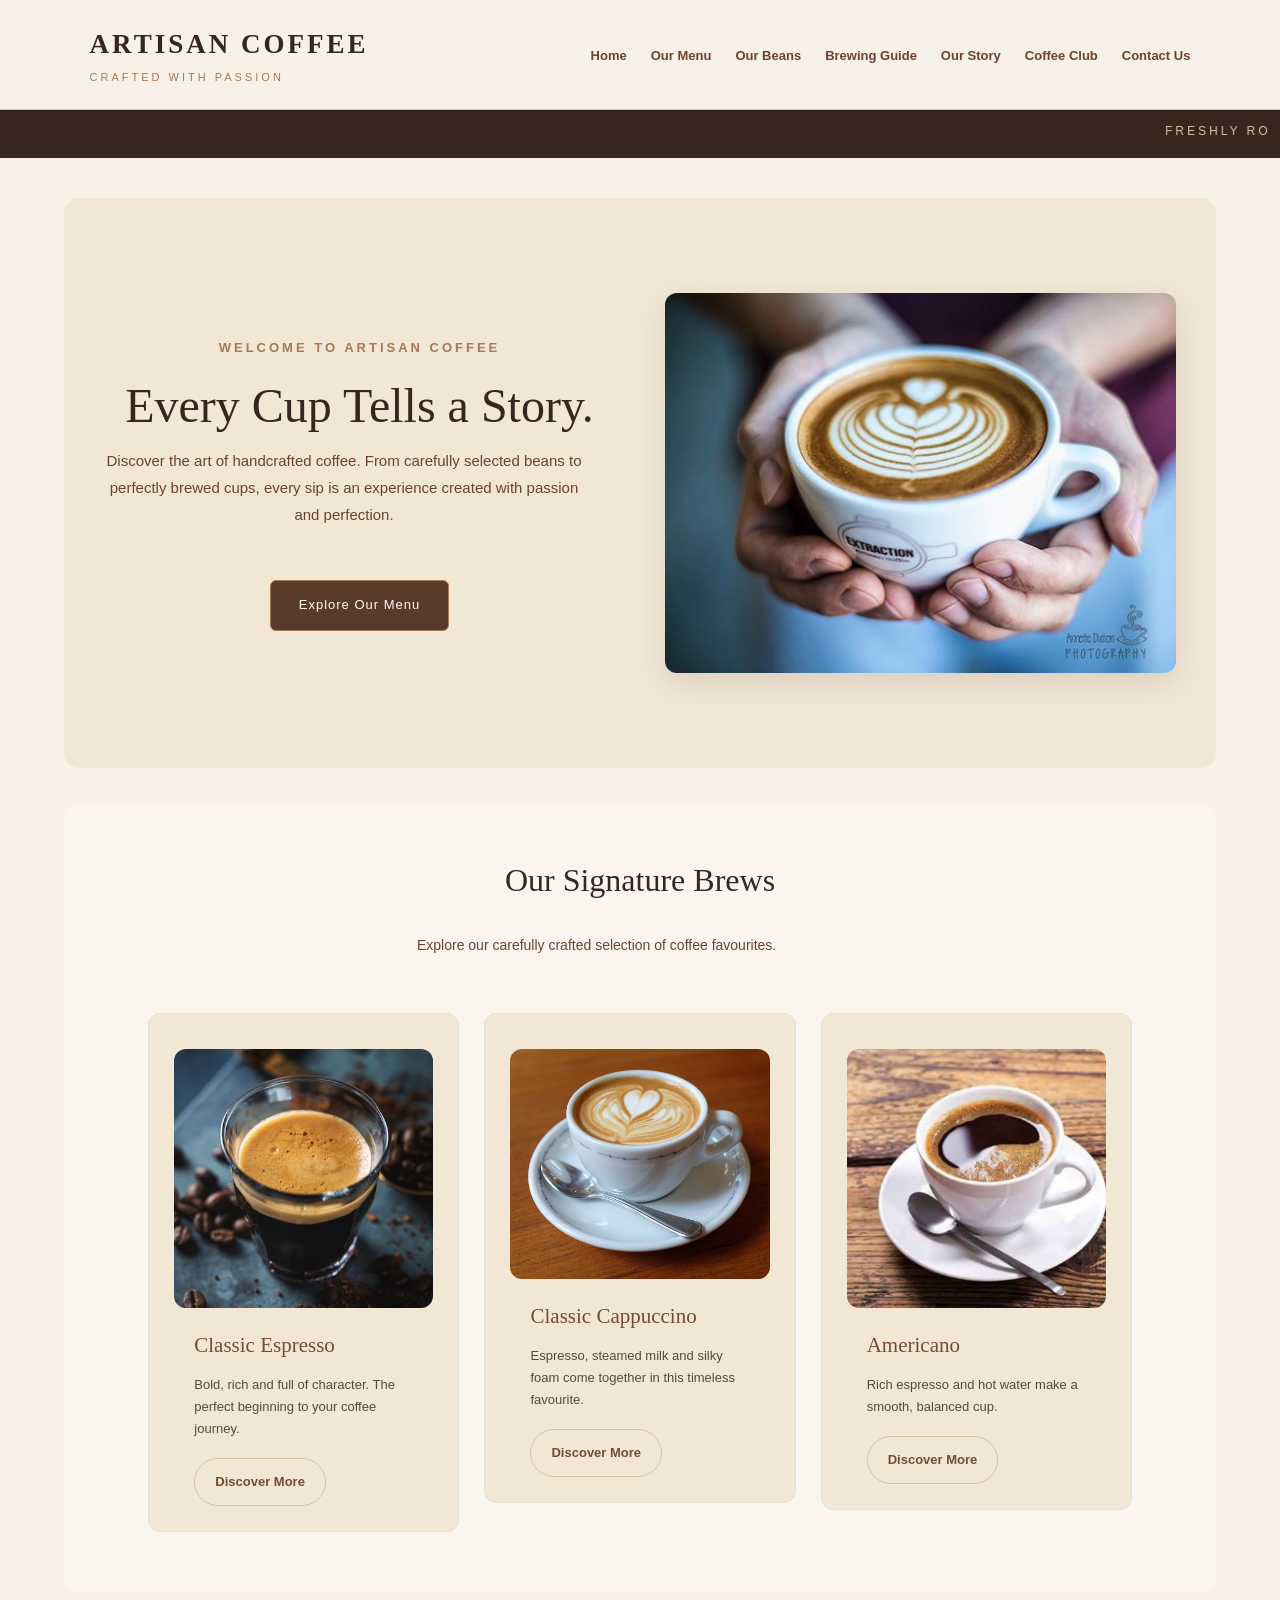
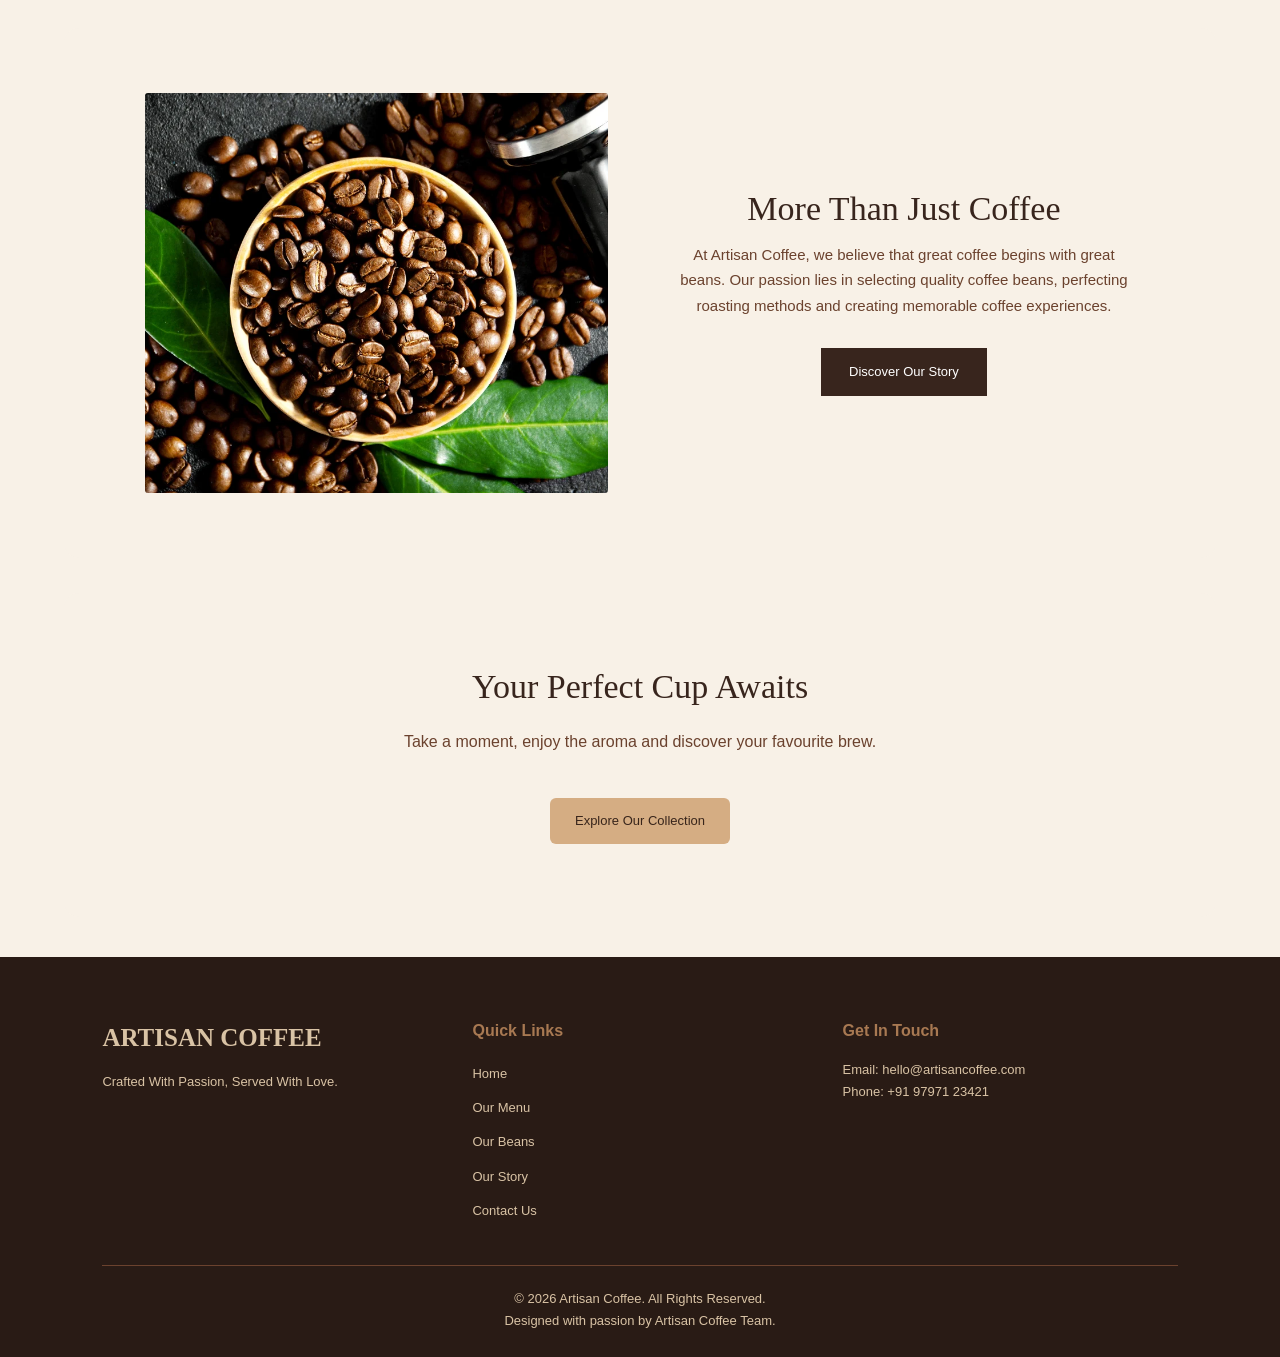
==== commit 051a4e11: "Show coffee photos on repository page Co-authored-by: Copilot <223556219+Copilot@users.noreply.githu" ====
--- a/index.html
+++ b/index.html
@@ -136,14 +136,14 @@
 
             <article>
 
-                <img src="images/velvet%20cappucino.jpg"
-                     alt="Velvet Cappuccino">
-
-                <h3>Velvet Cappuccino</h3>
-
-                <p>
-                    Smooth espresso combined with
-                    creamy milk foam for a delightful experience.
+                <img src="images/Cappuccino.jpg"
+                     alt="Freshly prepared cappuccino topped with latte art">
+
+                <h3>Classic Cappuccino</h3>
+
+                <p>
+                    Espresso, steamed milk and silky foam
+                    come together in this timeless favourite.
                 </p>
 
                 <a href="menu.html">Discover More</a>
@@ -155,14 +155,14 @@
 
             <article>
 
-                <img src="images/chilled cold brew.jpg"
-                     alt="Chilled Cold Brew">
-
-                <h3>Chilled Cold Brew</h3>
-
-                <p>
-                    Refreshing, smooth and naturally mellow.
-                    Slowly brewed for perfection.
+                <img src="images/Americano.jpg"
+                     alt="Freshly prepared Americano coffee">
+
+                <h3>Americano</h3>
+
+                <p>
+                    Rich espresso and hot water make
+                    a smooth, balanced cup.
                 </p>
 
                 <a href="menu.html">Discover More</a>
--- a/style.css
+++ b/style.css
@@ -556,4 +556,1951 @@
         color: var(--caramel);
     }
 
-}+}
+/* MENU HERO SECTION */
+
+main > section:first-child {
+    display: flex;
+    align-items: center;
+    justify-content: space-between;
+    gap: 50px;
+    padding: 80px 8%;
+    background-color: #F8F1E7;
+}
+
+main > section:first-child div {
+    flex: 1;
+}
+
+main > section:first-child div:first-child > p:first-child {
+    color: #A87952;
+    font-weight: bold;
+    letter-spacing: 3px;
+    font-size: 13px;
+}
+
+main > section:first-child h2 {
+    color: #38251D;
+    font-family: Georgia, serif;
+    font-size: 48px;
+    margin: 15px 0;
+}
+
+main > section:first-child div p {
+    color: #6B422E;
+    line-height: 1.8;
+}
+
+main > section:first-child a {
+    display: inline-block;
+    background-color: #38251D;
+    color: #FFFFFF;
+    padding: 14px 25px;
+    margin-top: 20px;
+    text-decoration: none;
+    transition: 0.3s;
+}
+
+main > section:first-child a:hover {
+    background-color: #A87952;
+}
+
+main > section:first-child img {
+    width: 100%;
+    border-radius: 8px;
+}
+/* MENU CATEGORY NAVIGATION */
+
+main > section:nth-child(2) {
+    text-align: center;
+    padding: 50px 5%;
+    background-color: #FFFFFF;
+}
+
+main > section:nth-child(2) h2 {
+    color: #38251D;
+    font-family: Georgia, serif;
+    font-size: 32px;
+    margin-bottom: 25px;
+}
+
+main > section:nth-child(2) ul {
+    display: flex;
+    justify-content: center;
+    flex-wrap: wrap;
+    gap: 15px;
+    list-style: none;
+    padding: 0;
+}
+
+main > section:nth-child(2) a {
+    display: inline-block;
+    padding: 12px 20px;
+    border: 1px solid #D9C3A5;
+    border-radius: 30px;
+    color: #38251D;
+    text-decoration: none;
+    transition: 0.3s;
+}
+
+main > section:nth-child(2) a:hover {
+    background-color: #38251D;
+    color: #FFFFFF;
+}
+/* MENU PRODUCT SECTIONS */
+
+main > section:nth-child(n+3):nth-child(-n+7) {
+    padding: 65px 7%;
+    background-color: #F8F1E7;
+    text-align: center;
+    scroll-margin-top: 20px;
+}
+
+main > section:nth-child(4),
+main > section:nth-child(6) {
+    background-color: #FFFFFF;
+}
+
+main > section:nth-child(n+3):nth-child(-n+7) h2 {
+    color: #38251D;
+    font-family: Georgia, serif;
+    font-size: 34px;
+    margin-bottom: 12px;
+}
+
+main > section:nth-child(n+3):nth-child(-n+7) > p {
+    color: #6B422E;
+    margin-bottom: 35px;
+    line-height: 1.7;
+}
+/* MENU PRODUCT CARDS */
+
+main > section:nth-child(n+3):nth-child(-n+7) article {
+    display: inline-block;
+    vertical-align: top;
+    width: 28%;
+    min-height: 390px;
+    margin: 12px;
+    padding: 18px;
+    background-color: #FFFFFF;
+    border-radius: 10px;
+    text-align: left;
+    box-shadow: 0 10px 30px rgba(56, 37, 29, 0.12);
+    transition: 0.3s;
+}
+
+main > section:nth-child(n+3):nth-child(-n+7) article:hover {
+    transform: translateY(-8px);
+    box-shadow: 0 15px 35px rgba(56, 37, 29, 0.2);
+}
+
+main > section:nth-child(n+3):nth-child(-n+7) article img {
+    width: 100%;
+    height: 190px;
+    object-fit: cover;
+    border-radius: 7px;
+}
+
+main > section:nth-child(n+3):nth-child(-n+7) article h3 {
+    color: #38251D;
+    font-family: Georgia, serif;
+    font-size: 21px;
+    margin: 16px 0 10px;
+}
+
+main > section:nth-child(n+3):nth-child(-n+7) article p {
+    color: #6B422E;
+    line-height: 1.6;
+    font-size: 14px;
+}
+
+main > section:nth-child(n+3):nth-child(-n+7) article a {
+    display: inline-block;
+    margin-top: 12px;
+    padding: 10px 16px;
+    background-color: #38251D;
+    color: #FFFFFF;
+    text-decoration: none;
+    border-radius: 4px;
+    transition: 0.3s;
+}
+
+main > section:nth-child(n+3):nth-child(-n+7) article a:hover {
+    background-color: #A87952;
+}
+/* PRICE AND BESTSELLER LABELS */
+
+main > section:nth-child(n+3):nth-child(-n+7) article p:nth-of-type(2) {
+    color: #A87952;
+    font-size: 17px;
+    font-weight: bold;
+    margin-top: 12px;
+}
+
+main > section:nth-child(n+3):nth-child(-n+7) article p:nth-of-type(3) {
+    display: inline-block;
+    background-color: #879078;
+    color: #FFFFFF;
+    padding: 5px 10px;
+    border-radius: 20px;
+    font-size: 11px;
+    font-weight: bold;
+}
+/* MENU CALL TO ACTION */
+
+main > section:last-child {
+    background-color: #38251D;
+    color: #F8F1E7;
+    text-align: center;
+    padding: 75px 8%;
+}
+
+main > section:last-child h2 {
+    font-family: Georgia, serif;
+    font-size: 36px;
+    margin-bottom: 15px;
+}
+
+main > section:last-child p {
+    line-height: 1.8;
+    margin-bottom: 25px;
+}
+
+main > section:last-child a {
+    display: inline-block;
+    padding: 13px 22px;
+    margin: 8px;
+    background-color: #D9C3A5;
+    color: #38251D;
+    text-decoration: none;
+    border-radius: 4px;
+    transition: 0.3s;
+}
+
+main > section:last-child a:hover {
+    background-color: #A87952;
+    color: #FFFFFF;
+}
+/* MENU PAGE RESPONSIVE DESIGN */
+
+@media screen and (max-width: 768px) {
+
+    main > section:first-child {
+        flex-direction: column;
+        padding: 45px 6%;
+        gap: 25px;
+    }
+
+    main > section:first-child h2 {
+        font-size: 36px;
+    }
+
+    main > section:nth-child(2) ul {
+        flex-direction: column;
+        align-items: center;
+    }
+
+    main > section:nth-child(2) ul li {
+        width: 100%;
+    }
+
+    main > section:nth-child(2) ul a {
+        width: 80%;
+    }
+
+    main > section:nth-child(n+3):nth-child(-n+7) {
+        padding: 45px 5%;
+    }
+
+    main > section:nth-child(n+3):nth-child(-n+7) article {
+        display: block;
+        width: 100%;
+        box-sizing: border-box;
+        margin: 20px 0;
+        min-height: auto;
+    }
+
+    main > section:nth-child(n+3):nth-child(-n+7) article img {
+        height: 220px;
+    }
+
+    main > section:last-child h2 {
+        font-size: 29px;
+    }
+}
+/* COFFEE BEAN VARIETIES */
+
+#coffee-varieties {
+    background-color: #FFFFFF;
+    padding: 70px 7%;
+    text-align: center;
+}
+
+#coffee-varieties h2,
+#coffee-origins h2,
+#roasting-levels h2,
+#flavour-profiles h2,
+#farm-to-cup h2 {
+    color: #38251D;
+    font-family: Georgia, serif;
+    font-size: 34px;
+    margin-bottom: 15px;
+}
+
+#coffee-varieties > p,
+#coffee-origins > p,
+#roasting-levels > p,
+#flavour-profiles > p,
+#farm-to-cup > p {
+    color: #6B422E;
+    line-height: 1.8;
+    margin-bottom: 35px;
+}
+
+#coffee-varieties article {
+    display: inline-block;
+    vertical-align: top;
+    width: 40%;
+    min-height: 480px;
+    margin: 15px;
+    padding: 22px;
+    box-sizing: border-box;
+    background-color: #F8F1E7;
+    border-radius: 10px;
+    text-align: left;
+    box-shadow: 0 10px 30px rgba(56, 37, 29, 0.12);
+    transition: 0.3s;
+}
+
+#coffee-varieties article:hover {
+    transform: translateY(-7px);
+}
+
+#coffee-varieties article img {
+    width: 100%;
+    height: 230px;
+    object-fit: cover;
+    border-radius: 8px;
+}
+
+#coffee-varieties article h3 {
+    color: #38251D;
+    font-family: Georgia, serif;
+    font-size: 25px;
+    margin: 18px 0 10px;
+}
+
+#coffee-varieties article p {
+    color: #6B422E;
+    line-height: 1.7;
+}
+
+#coffee-varieties article h4 {
+    color: #A87952;
+    margin-top: 20px;
+    font-size: 17px;
+}
+
+#coffee-varieties article ul {
+    display: block;
+    list-style: disc;
+    padding-left: 22px;
+    text-align: left;
+}
+
+#coffee-varieties article li {
+    color: #6B422E;
+    margin: 10px 0;
+}
+/* COFFEE ORIGINS */
+
+#coffee-origins {
+    background-color: #F8F1E7;
+    padding: 70px 6%;
+    text-align: center;
+}
+
+#coffee-origins article {
+    display: inline-block;
+    vertical-align: top;
+    width: 21%;
+    min-height: 410px;
+    margin: 10px;
+    padding: 15px;
+    box-sizing: border-box;
+    background-color: #FFFFFF;
+    border-radius: 10px;
+    text-align: left;
+    box-shadow: 0 10px 30px rgba(56, 37, 29, 0.12);
+    transition: 0.3s;
+}
+
+#coffee-origins article:hover {
+    transform: translateY(-7px);
+}
+
+#coffee-origins article img {
+    width: 100%;
+    height: 160px;
+    object-fit: cover;
+    border-radius: 7px;
+}
+
+#coffee-origins article h3 {
+    color: #38251D;
+    font-family: Georgia, serif;
+    font-size: 21px;
+    margin: 15px 0;
+}
+
+#coffee-origins article p {
+    color: #6B422E;
+    font-size: 14px;
+    line-height: 1.7;
+}
+
+#coffee-origins article p:last-child {
+    color: #A87952;
+    font-weight: bold;
+    margin-top: 15px;
+}
+/* COFFEE ROASTING LEVELS */
+
+#roasting-levels {
+    background-color: #FFFFFF;
+    padding: 70px 7%;
+    text-align: center;
+}
+
+#roasting-levels article {
+    display: inline-block;
+    vertical-align: top;
+    width: 28%;
+    min-height: 390px;
+    margin: 12px;
+    padding: 18px;
+    box-sizing: border-box;
+    background-color: #F8F1E7;
+    border-radius: 10px;
+    text-align: left;
+    box-shadow: 0 10px 30px rgba(56, 37, 29, 0.12);
+    transition: 0.3s;
+}
+
+#roasting-levels article:hover {
+    transform: translateY(-7px);
+}
+
+#roasting-levels article img {
+    width: 100%;
+    height: 190px;
+    object-fit: cover;
+    border-radius: 7px;
+}
+
+#roasting-levels article h3 {
+    color: #38251D;
+    font-family: Georgia, serif;
+    font-size: 22px;
+    margin: 15px 0;
+}
+
+#roasting-levels article p {
+    color: #6B422E;
+    line-height: 1.7;
+    font-size: 14px;
+}
+
+#roasting-levels article p:last-child {
+    color: #A87952;
+    font-weight: bold;
+    margin-top: 15px;
+}
+/* FLAVOUR PROFILES */
+
+#flavour-profiles {
+    background-color: #F8F1E7;
+    padding: 70px 6%;
+    text-align: center;
+}
+
+#flavour-profiles article {
+    display: inline-block;
+    vertical-align: top;
+    width: 21%;
+    min-height: 320px;
+    margin: 10px;
+    padding: 15px;
+    box-sizing: border-box;
+    background-color: #FFFFFF;
+    border-radius: 10px;
+    text-align: left;
+    box-shadow: 0 10px 30px rgba(56, 37, 29, 0.12);
+    transition: 0.3s;
+}
+
+#flavour-profiles article:hover {
+    transform: translateY(-7px);
+}
+
+#flavour-profiles article img {
+    width: 100%;
+    height: 150px;
+    object-fit: cover;
+    border-radius: 7px;
+}
+
+#flavour-profiles article h3 {
+    color: #38251D;
+    font-family: Georgia, serif;
+    font-size: 21px;
+    margin: 15px 0 10px;
+}
+
+#flavour-profiles article p {
+    color: #6B422E;
+    font-size: 14px;
+    line-height: 1.7;
+}
+/* FARM TO CUP PROCESS */
+
+#farm-to-cup {
+    background-color: #FFFFFF;
+    padding: 70px 6%;
+    text-align: center;
+}
+
+#farm-to-cup article {
+    display: inline-block;
+    vertical-align: top;
+    width: 17%;
+    min-height: 230px;
+    margin: 8px;
+    padding: 18px;
+    box-sizing: border-box;
+    background-color: #F8F1E7;
+    border-top: 4px solid #A87952;
+    border-radius: 8px;
+    text-align: left;
+    transition: 0.3s;
+}
+
+#farm-to-cup article:hover {
+    transform: translateY(-7px);
+    background-color: #D9C3A5;
+}
+
+#farm-to-cup article h3 {
+    color: #38251D;
+    font-family: Georgia, serif;
+    font-size: 18px;
+    margin-bottom: 15px;
+}
+
+#farm-to-cup article p {
+    color: #6B422E;
+    font-size: 14px;
+    line-height: 1.7;
+}
+/* BEANS PAGE RESPONSIVE DESIGN */
+
+@media screen and (max-width: 768px) {
+
+    #coffee-varieties,
+    #coffee-origins,
+    #roasting-levels,
+    #flavour-profiles,
+    #farm-to-cup {
+        padding: 45px 5%;
+    }
+
+    #coffee-varieties article,
+    #coffee-origins article,
+    #roasting-levels article,
+    #flavour-profiles article,
+    #farm-to-cup article {
+        display: block;
+        width: 100%;
+        min-height: auto;
+        margin: 20px 0;
+        box-sizing: border-box;
+    }
+
+    #coffee-varieties article img,
+    #coffee-origins article img,
+    #roasting-levels article img,
+    #flavour-profiles article img {
+        height: 220px;
+    }
+
+    #coffee-varieties h2,
+    #coffee-origins h2,
+    #roasting-levels h2,
+    #flavour-profiles h2,
+    #farm-to-cup h2 {
+        font-size: 28px;
+    }
+
+}
+
+/* =================================
+   BREWING GUIDE PAGE
+================================= */
+
+/* BREWING INTRO / HERO */
+
+body.brewing-page main > section:first-child {
+    display: flex;
+    align-items: center;
+    justify-content: space-between;
+    gap: 50px;
+    padding: 80px 8%;
+    background-color: #F8F1E7;
+}
+
+body.brewing-page main > section:first-child div {
+    flex: 1;
+}
+
+body.brewing-page main > section:first-child div:first-child > p:first-child {
+    color: #A87952;
+    font-weight: bold;
+    letter-spacing: 2px;
+    font-size: 13px;
+}
+
+body.brewing-page main > section:first-child h2 {
+    color: #38251D;
+    font-size: 42px;
+    margin: 15px 0;
+}
+
+body.brewing-page main > section:first-child div p {
+    color: #6B422E;
+    line-height: 1.8;
+}
+
+body.brewing-page main > section:first-child a {
+    display: inline-block;
+    background-color: #38251D;
+    color: #FFFFFF;
+    padding: 13px 25px;
+    text-decoration: none;
+    border-radius: 5px;
+    margin-top: 20px;
+    transition: 0.3s;
+}
+
+body.brewing-page main > section:first-child a:hover {
+    background-color: #A87952;
+}
+
+body.brewing-page main > section:first-child img {
+    width: 100%;
+    max-width: 500px;
+    height: 350px;
+    object-fit: cover;
+    border-radius: 12px;
+    box-shadow: 0 10px 30px rgba(56, 37, 29, 0.12);
+}
+
+
+/* BREWING METHOD NAVIGATION */
+
+body.brewing-page main > section:nth-child(2) {
+    padding: 65px 8%;
+    text-align: center;
+    background-color: #FFFFFF;
+}
+
+body.brewing-page main > section:nth-child(2) h2 {
+    color: #38251D;
+    font-size: 30px;
+}
+
+body.brewing-page main > section:nth-child(2) p {
+    color: #6B422E;
+    line-height: 1.7;
+}
+
+body.brewing-page main > section:nth-child(2) ul {
+    display: flex;
+    justify-content: center;
+    flex-wrap: wrap;
+    gap: 15px;
+    list-style: none;
+    padding: 0;
+    margin-top: 30px;
+}
+
+body.brewing-page main > section:nth-child(2) a {
+    display: inline-block;
+    background-color: #F8F1E7;
+    color: #38251D;
+    padding: 12px 20px;
+    border: 1px solid #D9C3A5;
+    border-radius: 25px;
+    text-decoration: none;
+    transition: 0.3s;
+}
+
+body.brewing-page main > section:nth-child(2) a:hover {
+    background-color: #38251D;
+    color: #FFFFFF;
+}
+
+
+/* BREWING METHODS SECTION */
+
+body.brewing-page #brewing-methods {
+    padding: 70px 8%;
+    background-color: #F8F1E7;
+}
+
+body.brewing-page #brewing-methods > h2 {
+    color: #38251D;
+    text-align: center;
+    font-size: 32px;
+}
+
+body.brewing-page #brewing-methods > p {
+    color: #6B422E;
+    text-align: center;
+    line-height: 1.7;
+    margin-bottom: 40px;
+}
+
+body.brewing-page #brewing-methods article {
+    background-color: #FFFFFF;
+    padding: 30px;
+    margin: 30px 0;
+    border-radius: 12px;
+    box-shadow: 0 10px 30px rgba(56, 37, 29, 0.12);
+    overflow: hidden;
+}
+
+body.brewing-page #brewing-methods article img {
+    width: 35%;
+    height: 260px;
+    object-fit: cover;
+    float: left;
+    margin: 0 30px 20px 0;
+    border-radius: 10px;
+}
+
+body.brewing-page #brewing-methods article h3 {
+    color: #38251D;
+    font-size: 24px;
+    margin-top: 5px;
+}
+
+body.brewing-page #brewing-methods article h4 {
+    color: #A87952;
+    margin-top: 20px;
+}
+
+body.brewing-page #brewing-methods article p {
+    color: #6B422E;
+    line-height: 1.7;
+}
+
+body.brewing-page #brewing-methods article ul,
+body.brewing-page #brewing-methods article ol {
+    color: #6B422E;
+    line-height: 1.9;
+    padding-left: 25px;
+}
+
+body.brewing-page #brewing-methods article li {
+    padding-left: 5px;
+}
+
+body.brewing-page #brewing-methods article p:nth-last-child(2),
+body.brewing-page #brewing-methods article p:last-child {
+    color: #38251D;
+    font-weight: bold;
+    background-color: #F8F1E7;
+    padding: 10px 14px;
+    border-radius: 5px;
+}
+
+
+/* BREWING TIPS */
+
+body.brewing-page #brewing-tips {
+    padding: 70px 8%;
+    background-color: #FFFFFF;
+    text-align: center;
+}
+
+body.brewing-page #brewing-tips > h2 {
+    color: #38251D;
+    font-size: 32px;
+}
+
+body.brewing-page #brewing-tips > p {
+    color: #6B422E;
+    margin-bottom: 35px;
+}
+
+body.brewing-page #brewing-tips article {
+    display: inline-block;
+    vertical-align: top;
+    width: 27%;
+    min-height: 160px;
+    margin: 1%;
+    padding: 25px;
+    box-sizing: border-box;
+    background-color: #F8F1E7;
+    border-radius: 10px;
+    transition: 0.3s;
+}
+
+body.brewing-page #brewing-tips article:hover {
+    transform: translateY(-6px);
+    box-shadow: 0 10px 25px rgba(56, 37, 29, 0.12);
+}
+
+body.brewing-page #brewing-tips article h3 {
+    color: #38251D;
+    font-size: 18px;
+}
+
+body.brewing-page #brewing-tips article p {
+    color: #6B422E;
+    line-height: 1.7;
+}
+
+
+/* FINAL CALL TO ACTION */
+
+body.brewing-page main > section:last-child {
+    padding: 70px 8%;
+    text-align: center;
+    background-color: #38251D;
+}
+
+body.brewing-page main > section:last-child h2 {
+    color: #FFFFFF;
+    font-size: 32px;
+}
+
+body.brewing-page main > section:last-child p {
+    color: #F8F1E7;
+    line-height: 1.7;
+}
+
+body.brewing-page main > section:last-child a {
+    display: inline-block;
+    margin: 15px 8px 0;
+    padding: 13px 25px;
+    background-color: #D9C3A5;
+    color: #38251D;
+    text-decoration: none;
+    border-radius: 5px;
+    transition: 0.3s;
+}
+
+body.brewing-page main > section:last-child a:hover {
+    background-color: #FFFFFF;
+}
+
+
+/* RESPONSIVE DESIGN */
+
+@media screen and (max-width: 768px) {
+
+    body.brewing-page main > section:first-child {
+        flex-direction: column;
+        padding: 45px 6%;
+        text-align: center;
+    }
+
+    body.brewing-page main > section:first-child h2 {
+        font-size: 32px;
+    }
+
+    body.brewing-page main > section:first-child img {
+        height: 250px;
+    }
+
+    body.brewing-page main > section:nth-child(2) {
+        padding: 45px 6%;
+    }
+
+    body.brewing-page main > section:nth-child(2) ul {
+        gap: 10px;
+    }
+
+    body.brewing-page #brewing-methods {
+        padding: 45px 6%;
+    }
+
+    body.brewing-page #brewing-methods article {
+        padding: 20px;
+    }
+
+    body.brewing-page #brewing-methods article img {
+        float: none;
+        width: 100%;
+        height: 230px;
+        margin: 0 0 20px;
+    }
+
+    body.brewing-page #brewing-tips {
+        padding: 45px 6%;
+    }
+
+    body.brewing-page #brewing-tips article {
+        width: 90%;
+        margin: 10px auto;
+        display: block;
+    }
+
+    body.brewing-page main > section:last-child {
+        padding: 45px 6%;
+    }
+}
+
+/* =================================
+   BREWING METHODS - LAYOUT FIX
+================================= */
+
+#brewing-methods {
+    display: flex;
+    flex-direction: column;
+    width: 100%;
+    max-width: 1100px;
+    margin: 60px auto;
+    padding: 20px;
+    box-sizing: border-box;
+    gap: 35px;
+}
+
+/* Section heading and introduction */
+
+#brewing-methods > h2,
+#brewing-methods > p {
+    width: 100%;
+}
+
+/* Individual brewing method cards */
+
+#brewing-methods article {
+    display: grid;
+    grid-template-columns: 280px 1fr;
+    gap: 15px 30px;
+    width: 100%;
+    padding: 30px;
+    box-sizing: border-box;
+    background-color: #f2e7d5;
+    border-radius: 12px;
+    align-items: start;
+}
+
+/* Brewing method images */
+
+#brewing-methods article img {
+    grid-column: 1;
+    grid-row: 1 / span 5;
+    width: 100%;
+    height: 280px;
+    object-fit: cover;
+    border-radius: 10px;
+}
+
+/* Text content */
+
+#brewing-methods article h3,
+#brewing-methods article h4,
+#brewing-methods article p,
+#brewing-methods article ul,
+#brewing-methods article ol {
+    grid-column: 2;
+    margin-top: 5px;
+    margin-bottom: 10px;
+}
+
+/* Lists */
+
+#brewing-methods article li {
+    line-height: 1.7;
+    margin-bottom: 5px;
+}
+
+/* Responsive layout */
+
+@media (max-width: 700px) {
+
+    #brewing-methods article {
+        grid-template-columns: 1fr;
+    }
+
+    #brewing-methods article img {
+        grid-column: 1;
+        grid-row: auto;
+        height: 230px;
+    }
+
+    #brewing-methods article h3,
+    #brewing-methods article h4,
+    #brewing-methods article p,
+    #brewing-methods article ul,
+    #brewing-methods article ol {
+        grid-column: 1;
+    }
+
+}
+
+/* =========================================
+   ABOUT PAGE - ARTISAN COFFEE
+========================================= */
+
+/* Main content */
+
+main {
+    width: 90%;
+    max-width: 1200px;
+    margin: 40px auto;
+}
+
+/* General section styling */
+
+main > section {
+    padding: 55px 35px;
+    margin-bottom: 35px;
+    box-sizing: border-box;
+}
+
+/* Section headings */
+
+main > section > h2 {
+    font-size: 30px;
+    margin-bottom: 20px;
+    color: #593b2b;
+}
+
+main > section > h3 {
+    font-size: 22px;
+    color: #91694f;
+}
+
+/* Paragraphs */
+
+main > section > p {
+    font-size: 16px;
+    line-height: 1.8;
+    color: #55483e;
+    max-width: 950px;
+}
+
+/* Images */
+
+main > section > img {
+    width: 100%;
+    max-width: 650px;
+    height: 350px;
+    object-fit: cover;
+    border-radius: 12px;
+    margin: 20px 0;
+}
+
+/* Hero section */
+
+main > section:first-child {
+    text-align: center;
+    background-color: #f2e7d5;
+    border-radius: 15px;
+    padding: 65px 40px;
+}
+
+main > section:first-child img {
+    max-width: 750px;
+    height: 400px;
+}
+
+/* Brand introduction */
+
+main > section:nth-child(2) {
+    background-color: #faf6ef;
+    border-radius: 15px;
+}
+
+main > section:nth-child(2) img {
+    float: right;
+    width: 40%;
+    height: 300px;
+    margin: 10px 0 20px 30px;
+}
+
+/* Mission and Vision */
+
+main > section:nth-child(3) {
+    background-color: #e9d9c6;
+    border-radius: 15px;
+}
+
+main > section:nth-child(3) article {
+    display: inline-block;
+    vertical-align: top;
+    width: 46%;
+    padding: 25px;
+    margin: 1%;
+    box-sizing: border-box;
+    background-color: #fffaf3;
+    border-radius: 12px;
+}
+
+main > section:nth-child(3) article h3 {
+    color: #754b32;
+}
+
+/* Brand values */
+
+main > section:nth-child(4) {
+    background-color: #faf6ef;
+    border-radius: 15px;
+}
+
+main > section:nth-child(4) article {
+    display: inline-block;
+    vertical-align: top;
+    width: 46%;
+    min-height: 150px;
+    padding: 22px;
+    margin: 1%;
+    box-sizing: border-box;
+    background-color: #f2e7d5;
+    border-radius: 12px;
+}
+
+/* Our Journey */
+
+#our-journey {
+    background-color: #e9d9c6;
+    border-radius: 15px;
+}
+
+#our-journey article {
+    padding: 20px 25px;
+    margin: 15px 0;
+    background-color: #fffaf3;
+    border-left: 5px solid #91694f;
+    border-radius: 8px;
+}
+
+#our-journey article h3 {
+    color: #754b32;
+}
+
+/* Meet Our Team */
+
+main > section:nth-child(6) {
+    text-align: center;
+    background-color: #faf6ef;
+    border-radius: 15px;
+}
+
+main > section:nth-child(6) > article {
+    display: inline-block;
+    vertical-align: top;
+    width: 30%;
+    margin: 1%;
+    padding: 20px;
+    box-sizing: border-box;
+    background-color: #f2e7d5;
+    border-radius: 12px;
+    text-align: center;
+}
+
+main > section:nth-child(6) article img {
+    width: 100%;
+    height: 230px;
+    object-fit: cover;
+    border-radius: 10px;
+}
+
+main > section:nth-child(6) article h3 {
+    color: #754b32;
+}
+
+/* Sustainability */
+
+main > section:nth-child(7) {
+    background-color: #e9d9c6;
+    border-radius: 15px;
+}
+
+main > section:nth-child(7) img {
+    display: block;
+    max-width: 750px;
+}
+
+main > section:nth-child(7) ul {
+    line-height: 2;
+    color: #55483e;
+}
+
+/* Closing Message */
+
+main > section:last-child {
+    text-align: center;
+    background-color: #593b2b;
+    color: #fffaf3;
+    border-radius: 15px;
+}
+
+main > section:last-child h2,
+main > section:last-child p {
+    color: #fffaf3;
+    margin-left: auto;
+    margin-right: auto;
+}
+
+main > section:last-child a {
+    display: inline-block;
+    padding: 12px 25px;
+    margin: 8px;
+    background-color: #d5ad83;
+    color: #38251b;
+    text-decoration: none;
+    border-radius: 6px;
+    transition: 0.3s;
+}
+
+main > section:last-child a:hover {
+    background-color: #fffaf3;
+}
+
+/* Hover effects */
+
+main article {
+    transition: transform 0.3s ease, box-shadow 0.3s ease;
+}
+
+main article:hover {
+    transform: translateY(-4px);
+    box-shadow: 0 8px 20px rgba(60, 35, 20, 0.12);
+}
+
+/* Responsive layout */
+
+@media (max-width: 768px) {
+
+    main {
+        width: 95%;
+    }
+
+    main > section {
+        padding: 30px 20px;
+    }
+
+    main > section:nth-child(2) img {
+        float: none;
+        width: 100%;
+        margin: 15px 0;
+    }
+
+    main > section:nth-child(3) article,
+    main > section:nth-child(4) article {
+        width: 100%;
+        margin: 10px 0;
+    }
+
+    main > section:nth-child(6) > article {
+        width: 100%;
+        margin: 12px 0;
+    }
+
+    main > section:first-child img {
+        height: 250px;
+    }
+
+}
+
+/* =========================================
+   COFFEE CLUB PAGE - ARTISAN COFFEE
+========================================= */
+
+/* Main content */
+
+main {
+    width: 90%;
+    max-width: 1200px;
+    margin: 40px auto;
+}
+
+/* General sections */
+
+main > section {
+    padding: 50px 35px;
+    margin-bottom: 35px;
+    box-sizing: border-box;
+    border-radius: 15px;
+}
+
+main > section > h2 {
+    color: #593b2b;
+    font-size: 30px;
+    margin-bottom: 20px;
+}
+
+main > section > p {
+    color: #55483e;
+    font-size: 16px;
+    line-height: 1.8;
+    max-width: 950px;
+}
+
+/* Hero section */
+
+main > section:first-child {
+    text-align: center;
+    background-color: #f2e7d5;
+    padding: 65px 40px;
+}
+
+main > section:first-child h3 {
+    color: #91694f;
+    font-size: 22px;
+}
+
+main > section:first-child img {
+    width: 100%;
+    max-width: 750px;
+    height: 380px;
+    object-fit: cover;
+    border-radius: 12px;
+    margin: 25px 0;
+}
+
+/* Hero button */
+
+main > section:first-child a {
+    display: inline-block;
+    padding: 13px 28px;
+    background-color: #593b2b;
+    color: #fffaf3;
+    text-decoration: none;
+    border-radius: 6px;
+    transition: 0.3s;
+}
+
+main > section:first-child a:hover {
+    background-color: #91694f;
+}
+
+/* About the Club */
+
+main > section:nth-child(2) {
+    background-color: #faf6ef;
+    min-height: 350px;
+}
+
+main > section:nth-child(2) img {
+    float: right;
+    width: 40%;
+    max-width: 450px;
+    height: 250px;
+    object-fit: cover;
+    margin: 10px 0 20px 30px;
+    border-radius: 12px;
+}
+
+/* Membership Benefits */
+
+main > section:nth-child(3) {
+    background-color: #e9d9c6;
+}
+
+main > section:nth-child(3) article {
+    display: inline-block;
+    vertical-align: top;
+    width: 46%;
+    min-height: 390px;
+    margin: 1%;
+    padding: 22px;
+    box-sizing: border-box;
+    background-color: #fffaf3;
+    border-radius: 12px;
+}
+
+main > section:nth-child(3) article img {
+    width: 100%;
+    height: 210px;
+    object-fit: cover;
+    border-radius: 9px;
+    margin: 10px 0;
+}
+
+main > section:nth-child(3) article h3 {
+    color: #754b32;
+}
+
+main > section:nth-child(3) article p {
+    line-height: 1.7;
+    color: #55483e;
+}
+
+/* Featured Coffee */
+
+main > section:nth-child(4) {
+    background-color: #faf6ef;
+    text-align: center;
+}
+
+main > section:nth-child(4) > article {
+    display: inline-block;
+    vertical-align: top;
+    width: 30%;
+    min-height: 370px;
+    margin: 1%;
+    padding: 18px;
+    box-sizing: border-box;
+    background-color: #f2e7d5;
+    border-radius: 12px;
+    text-align: left;
+}
+
+main > section:nth-child(4) article img {
+    width: 100%;
+    height: 210px;
+    object-fit: cover;
+    border-radius: 9px;
+}
+
+main > section:nth-child(4) article h3 {
+    color: #754b32;
+}
+
+main > section:nth-child(4) article p {
+    line-height: 1.6;
+}
+
+/* Featured coffee menu link */
+
+main > section:nth-child(4) > p:last-child a {
+    display: inline-block;
+    padding: 12px 25px;
+    background-color: #593b2b;
+    color: white;
+    text-decoration: none;
+    border-radius: 6px;
+}
+
+/* Club Activities */
+
+main > section:nth-child(5) {
+    background-color: #e9d9c6;
+}
+
+main > section:nth-child(5) article {
+    display: inline-block;
+    vertical-align: top;
+    width: 46%;
+    min-height: 150px;
+    margin: 1%;
+    padding: 22px;
+    box-sizing: border-box;
+    background-color: #fffaf3;
+    border-radius: 10px;
+}
+
+main > section:nth-child(5) article h3 {
+    color: #754b32;
+}
+
+/* Membership Form */
+
+#join-club {
+    background-color: #f2e7d5;
+    padding: 50px;
+}
+
+#join-club > p {
+    max-width: 850px;
+}
+
+#join-club form {
+    max-width: 750px;
+    margin: 30px auto;
+    padding: 35px;
+    background-color: #fffaf3;
+    border-radius: 12px;
+    box-sizing: border-box;
+}
+
+#join-club form p {
+    margin-bottom: 22px;
+}
+
+#join-club label {
+    display: block;
+    margin-bottom: 9px;
+    color: #593b2b;
+    font-weight: bold;
+}
+
+#join-club input[type="text"],
+#join-club input[type="email"],
+#join-club select,
+#join-club textarea {
+    width: 100%;
+    padding: 13px;
+    border: 1px solid #c8ad96;
+    border-radius: 6px;
+    background-color: #faf6ef;
+    font-size: 15px;
+    box-sizing: border-box;
+}
+
+#join-club textarea {
+    resize: vertical;
+}
+
+#join-club input:focus,
+#join-club select:focus,
+#join-club textarea:focus {
+    outline: 2px solid #91694f;
+}
+
+#join-club input[type="checkbox"] {
+    accent-color: #593b2b;
+}
+
+#join-club input[type="checkbox"] + label {
+    display: inline;
+    font-weight: normal;
+}
+
+#join-club button {
+    padding: 13px 22px;
+    margin: 5px;
+    border: none;
+    border-radius: 6px;
+    background-color: #593b2b;
+    color: white;
+    cursor: pointer;
+    transition: 0.3s;
+}
+
+#join-club button:hover {
+    background-color: #91694f;
+}
+
+/* Form note */
+
+#join-club > p:last-child {
+    font-size: 13px;
+    font-style: italic;
+}
+
+/* Closing Section */
+
+main > section:last-child {
+    text-align: center;
+    background-color: #593b2b;
+    color: #fffaf3;
+}
+
+main > section:last-child h2,
+main > section:last-child p {
+    color: #fffaf3;
+    margin-left: auto;
+    margin-right: auto;
+}
+
+main > section:last-child a {
+    display: inline-block;
+    padding: 12px 25px;
+    margin: 8px;
+    background-color: #d5ad83;
+    color: #38251b;
+    text-decoration: none;
+    border-radius: 6px;
+    transition: 0.3s;
+}
+
+main > section:last-child a:hover {
+    background-color: #fffaf3;
+}
+
+/* Hover effects */
+
+main article {
+    transition: transform 0.3s ease,
+                box-shadow 0.3s ease;
+}
+
+main article:hover {
+    transform: translateY(-4px);
+    box-shadow: 0 8px 20px rgba(60, 35, 20, 0.12);
+}
+
+/* Responsive Design */
+
+@media (max-width: 768px) {
+
+    main {
+        width: 95%;
+    }
+
+    main > section {
+        padding: 30px 20px;
+    }
+
+    main > section:nth-child(2) img {
+        float: none;
+        width: 100%;
+        max-width: 100%;
+        margin: 15px 0;
+    }
+
+    main > section:nth-child(3) article,
+    main > section:nth-child(5) article {
+        width: 100%;
+        margin: 12px 0;
+    }
+
+    main > section:nth-child(4) > article {
+        width: 100%;
+        margin: 12px 0;
+    }
+
+    main > section:first-child img {
+        height: 250px;
+    }
+
+    #join-club {
+        padding: 25px 15px;
+    }
+
+    #join-club form {
+        padding: 22px;
+    }
+
+    #join-club button {
+        margin: 5px 2px;
+    }
+
+}
+
+/* =========================================
+   CONTACT PAGE - ARTISAN COFFEE
+========================================= */
+
+/* Main Content */
+
+main {
+    width: 90%;
+    max-width: 1200px;
+    margin: 40px auto;
+}
+
+main > section {
+    padding: 50px 35px;
+    margin-bottom: 35px;
+    box-sizing: border-box;
+    border-radius: 15px;
+}
+
+main > section > h2 {
+    color: #593b2b;
+    font-size: 30px;
+    margin-bottom: 20px;
+}
+
+main > section > p {
+    color: #55483e;
+    font-size: 16px;
+    line-height: 1.8;
+    max-width: 950px;
+}
+
+/* Hero Section */
+
+main > section:first-child {
+    text-align: center;
+    background-color: #f2e7d5;
+    padding: 65px 40px;
+}
+
+main > section:first-child h3 {
+    color: #91694f;
+    font-size: 22px;
+}
+
+main > section:first-child img {
+    width: 100%;
+    max-width: 750px;
+    height: 380px;
+    object-fit: cover;
+    border-radius: 12px;
+    margin: 25px 0;
+}
+
+/* Contact Information Cards */
+
+main > section:nth-child(2) {
+    background-color: #faf6ef;
+}
+
+main > section:nth-child(2) article {
+    display: inline-block;
+    vertical-align: top;
+    width: 30%;
+    min-height: 220px;
+    margin: 1%;
+    padding: 25px;
+    box-sizing: border-box;
+    background-color: #f2e7d5;
+    border-radius: 12px;
+}
+
+main > section:nth-child(2) article h3 {
+    color: #754b32;
+    font-size: 21px;
+}
+
+main > section:nth-child(2) article p {
+    line-height: 1.7;
+    color: #55483e;
+}
+
+main > section:nth-child(2) article a {
+    color: #754b32;
+    font-weight: bold;
+    text-decoration: none;
+}
+
+main > section:nth-child(2) article a:hover {
+    text-decoration: underline;
+}
+
+/* Business Hours */
+
+main > section:nth-child(3) {
+    background-color: #e9d9c6;
+}
+
+main > section:nth-child(3) table {
+    width: 100%;
+    max-width: 850px;
+    margin: 30px auto;
+    border-collapse: collapse;
+    background-color: #fffaf3;
+    border-radius: 10px;
+    overflow: hidden;
+}
+
+main > section:nth-child(3) caption {
+    padding: 15px;
+    font-size: 20px;
+    font-weight: bold;
+    color: #593b2b;
+}
+
+main > section:nth-child(3) th {
+    background-color: #593b2b;
+    color: #fffaf3;
+    padding: 16px;
+    text-align: left;
+}
+
+main > section:nth-child(3) td {
+    padding: 14px 16px;
+    border-bottom: 1px solid #e5d5c5;
+    color: #55483e;
+}
+
+main > section:nth-child(3) tr:hover {
+    background-color: #f2e7d5;
+}
+
+/* Contact Form */
+
+main > section:nth-child(4) {
+    background-color: #f2e7d5;
+}
+
+main > section:nth-child(4) form {
+    max-width: 750px;
+    margin: 30px auto;
+    padding: 35px;
+    background-color: #fffaf3;
+    border-radius: 12px;
+    box-sizing: border-box;
+}
+
+main > section:nth-child(4) form p {
+    margin-bottom: 22px;
+}
+
+main > section:nth-child(4) form label {
+    display: block;
+    margin-bottom: 9px;
+    color: #593b2b;
+    font-weight: bold;
+}
+
+main > section:nth-child(4) input[type="text"],
+main > section:nth-child(4) input[type="email"],
+main > section:nth-child(4) input[type="tel"],
+main > section:nth-child(4) select,
+main > section:nth-child(4) textarea {
+    width: 100%;
+    padding: 13px;
+    border: 1px solid #c8ad96;
+    border-radius: 6px;
+    background-color: #faf6ef;
+    font-size: 15px;
+    box-sizing: border-box;
+}
+
+main > section:nth-child(4) textarea {
+    resize: vertical;
+}
+
+main > section:nth-child(4) input:focus,
+main > section:nth-child(4) select:focus,
+main > section:nth-child(4) textarea:focus {
+    outline: 2px solid #91694f;
+}
+
+/* Form Buttons */
+
+main > section:nth-child(4) button {
+    padding: 13px 24px;
+    margin: 5px;
+    border: none;
+    border-radius: 6px;
+    background-color: #593b2b;
+    color: white;
+    cursor: pointer;
+    transition: 0.3s;
+}
+
+main > section:nth-child(4) button:hover {
+    background-color: #91694f;
+}
+
+/* Form Note */
+
+main > section:nth-child(4) > p:last-child {
+    font-size: 13px;
+    font-style: italic;
+}
+
+/* Frequently Asked Questions */
+
+main > section:nth-child(5) {
+    background-color: #faf6ef;
+}
+
+main > section:nth-child(5) article {
+    padding: 22px 25px;
+    margin: 18px 0;
+    background-color: #f2e7d5;
+    border-left: 5px solid #91694f;
+    border-radius: 8px;
+}
+
+main > section:nth-child(5) article h3 {
+    color: #754b32;
+}
+
+main > section:nth-child(5) article p {
+    line-height: 1.7;
+    color: #55483e;
+}
+
+main > section:nth-child(5) article a {
+    color: #754b32;
+    font-weight: bold;
+    text-decoration: none;
+}
+
+main > section:nth-child(5) article a:hover {
+    text-decoration: underline;
+}
+
+/* Final Call to Action */
+
+main > section:last-child {
+    text-align: center;
+    background-color: #593b2b;
+    color: #fffaf3;
+}
+
+main > section:last-child h2,
+main > section:last-child p {
+    color: #fffaf3;
+    margin-left: auto;
+    margin-right: auto;
+}
+
+main > section:last-child a {
+    display: inline-block;
+    padding: 12px 25px;
+    margin: 8px;
+    background-color: #d5ad83;
+    color: #38251b;
+    text-decoration: none;
+    border-radius: 6px;
+    transition: 0.3s;
+}
+
+main > section:last-child a:hover {
+    background-color: #fffaf3;
+}
+
+/* General Hover Effects */
+
+main article {
+    transition: transform 0.3s ease,
+                box-shadow 0.3s ease;
+}
+
+main article:hover {
+    transform: translateY(-4px);
+    box-shadow: 0 8px 20px rgba(60, 35, 20, 0.12);
+}
+
+/* Responsive Design */
+
+@media (max-width: 768px) {
+
+    main {
+        width: 95%;
+    }
+
+    main > section {
+        padding: 30px 20px;
+    }
+
+    main > section:nth-child(2) article {
+        width: 100%;
+        margin: 12px 0;
+    }
+
+    main > section:first-child img {
+        height: 250px;
+    }
+
+    main > section:nth-child(3) {
+        overflow-x: auto;
+    }
+
+    main > section:nth-child(3) table {
+        min-width: 500px;
+    }
+
+    main > section:nth-child(4) form {
+        padding: 22px;
+    }
+
+    main > section:nth-child(4) button {
+        margin: 5px 2px;
+    }
+
+}
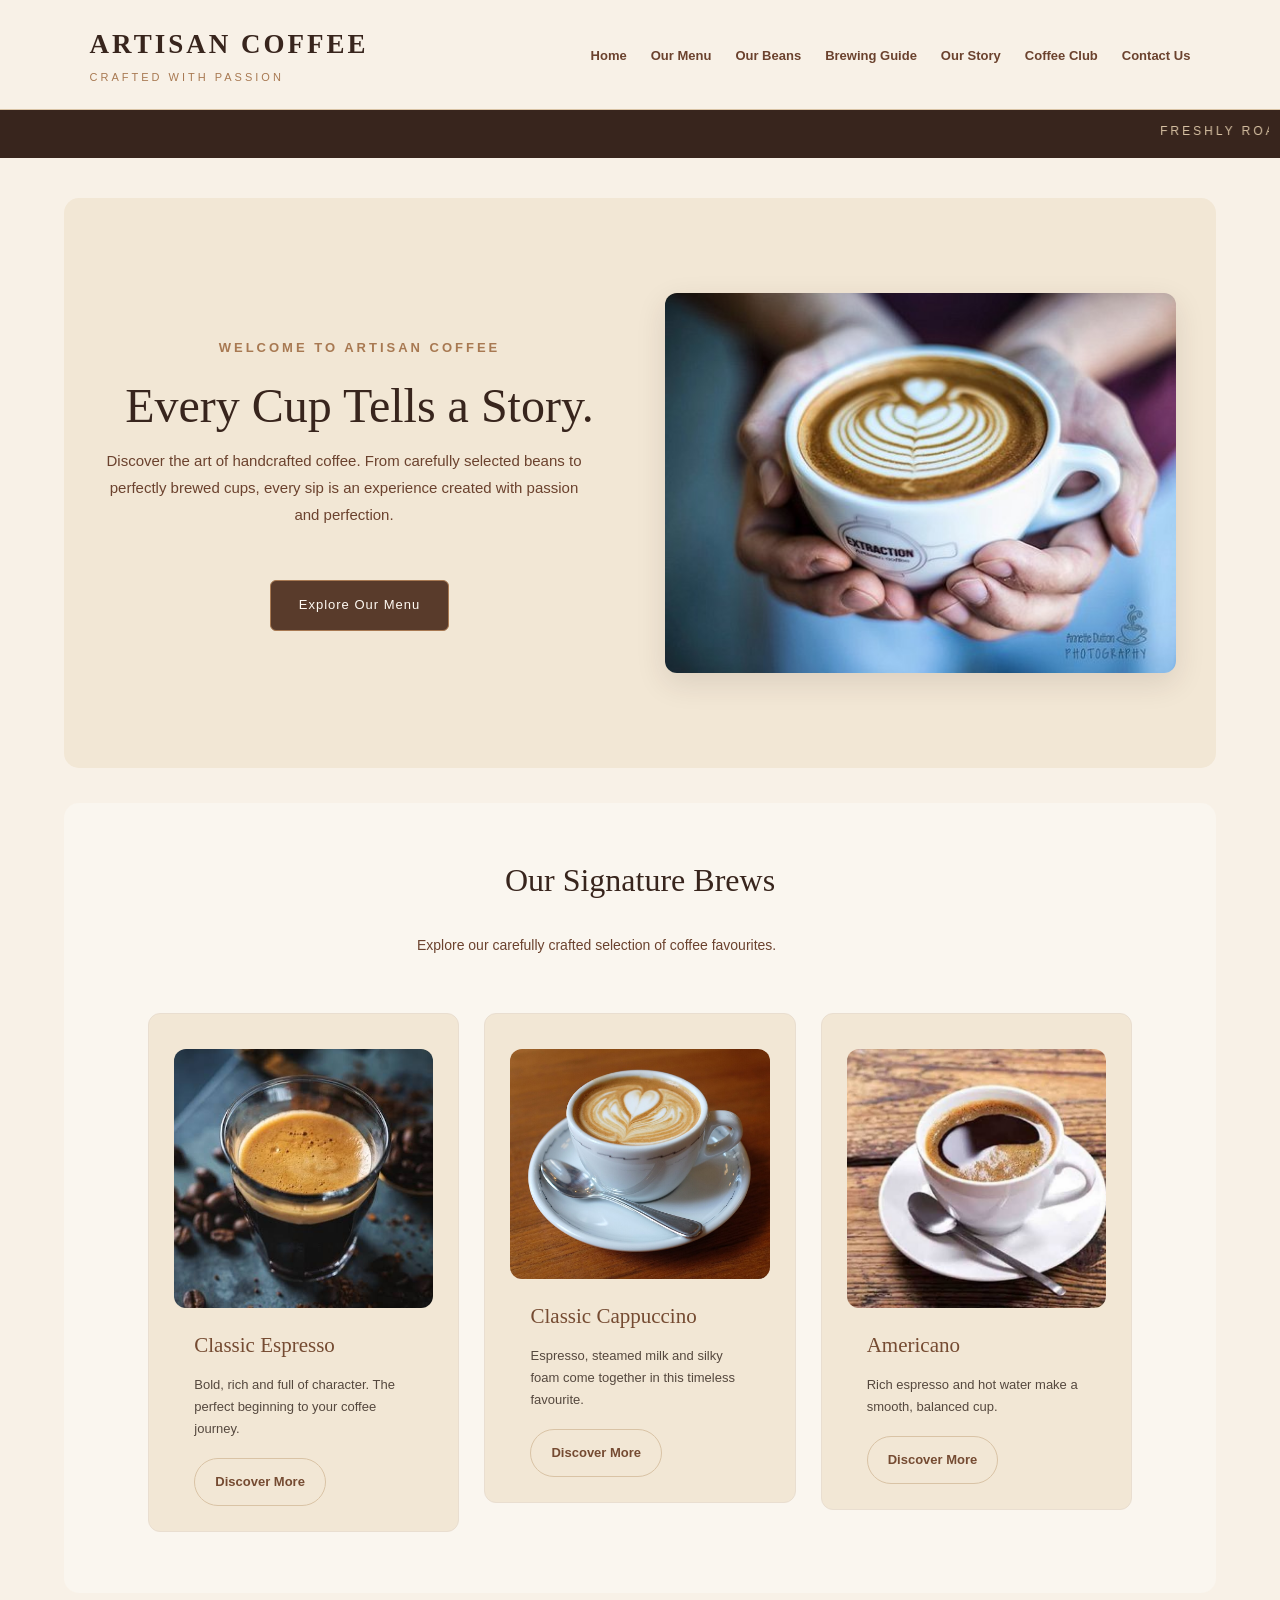
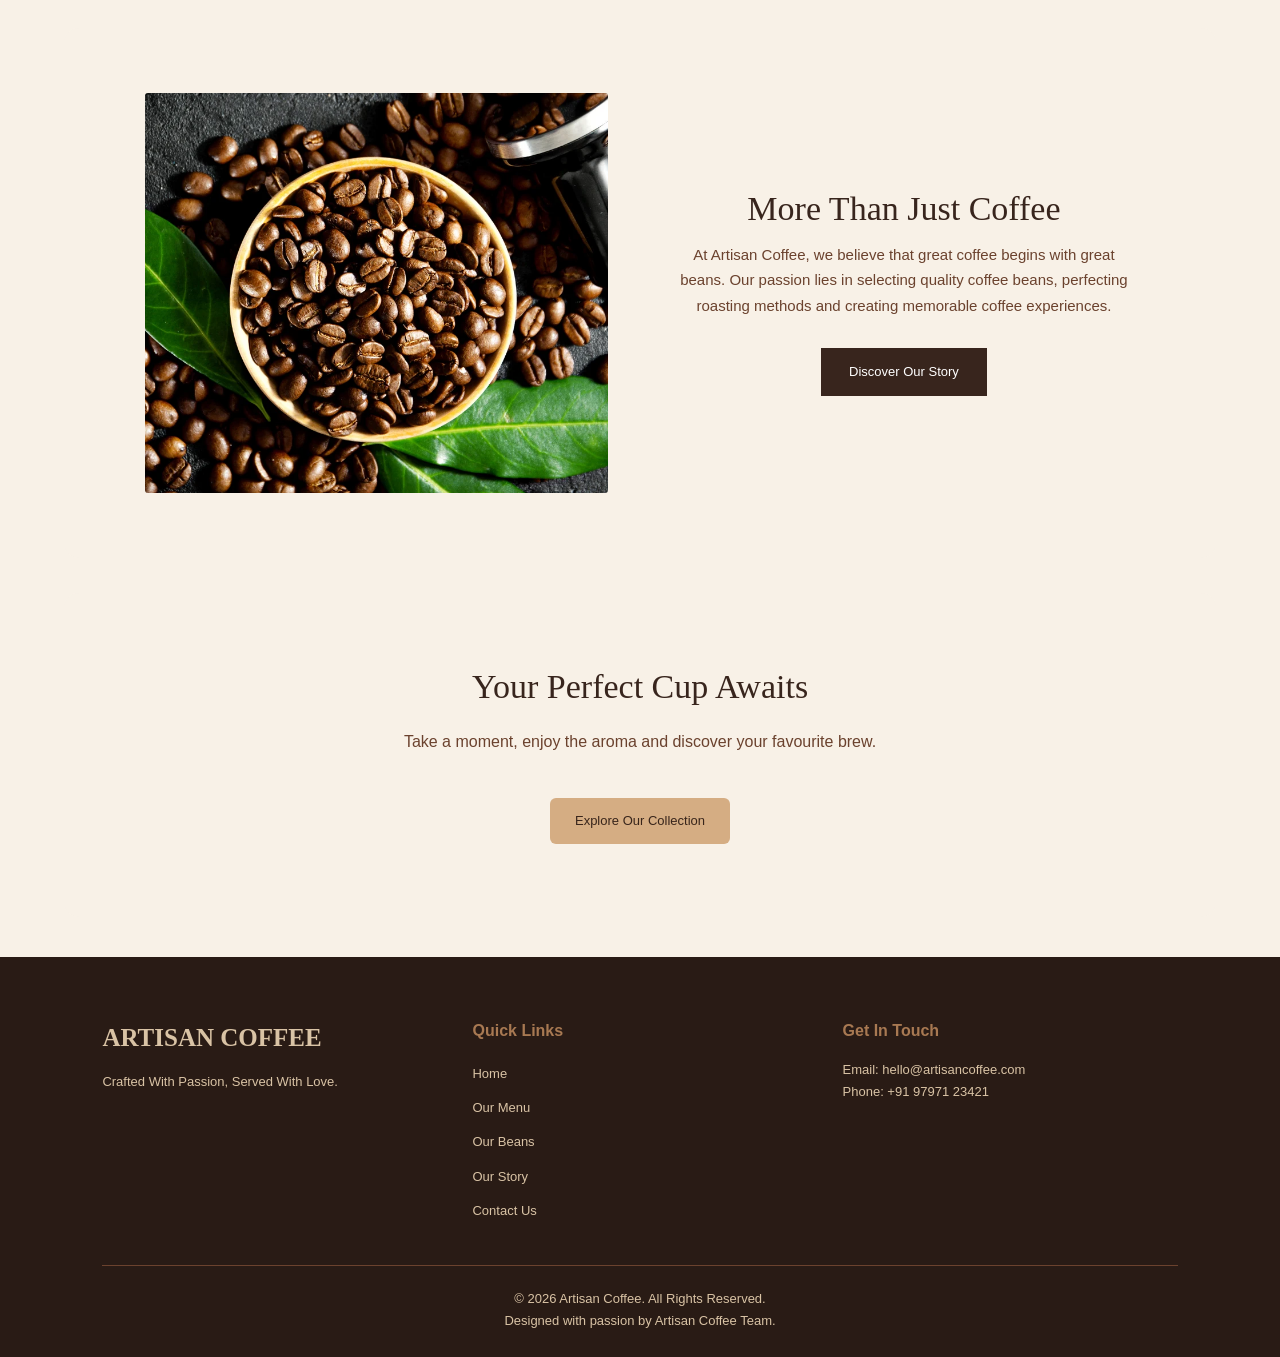
==== commit 908229fc: "Update index.html" ====
--- a/index.html
+++ b/index.html
@@ -274,4 +274,4 @@
 
 </body>
 
-</html>+</html>
